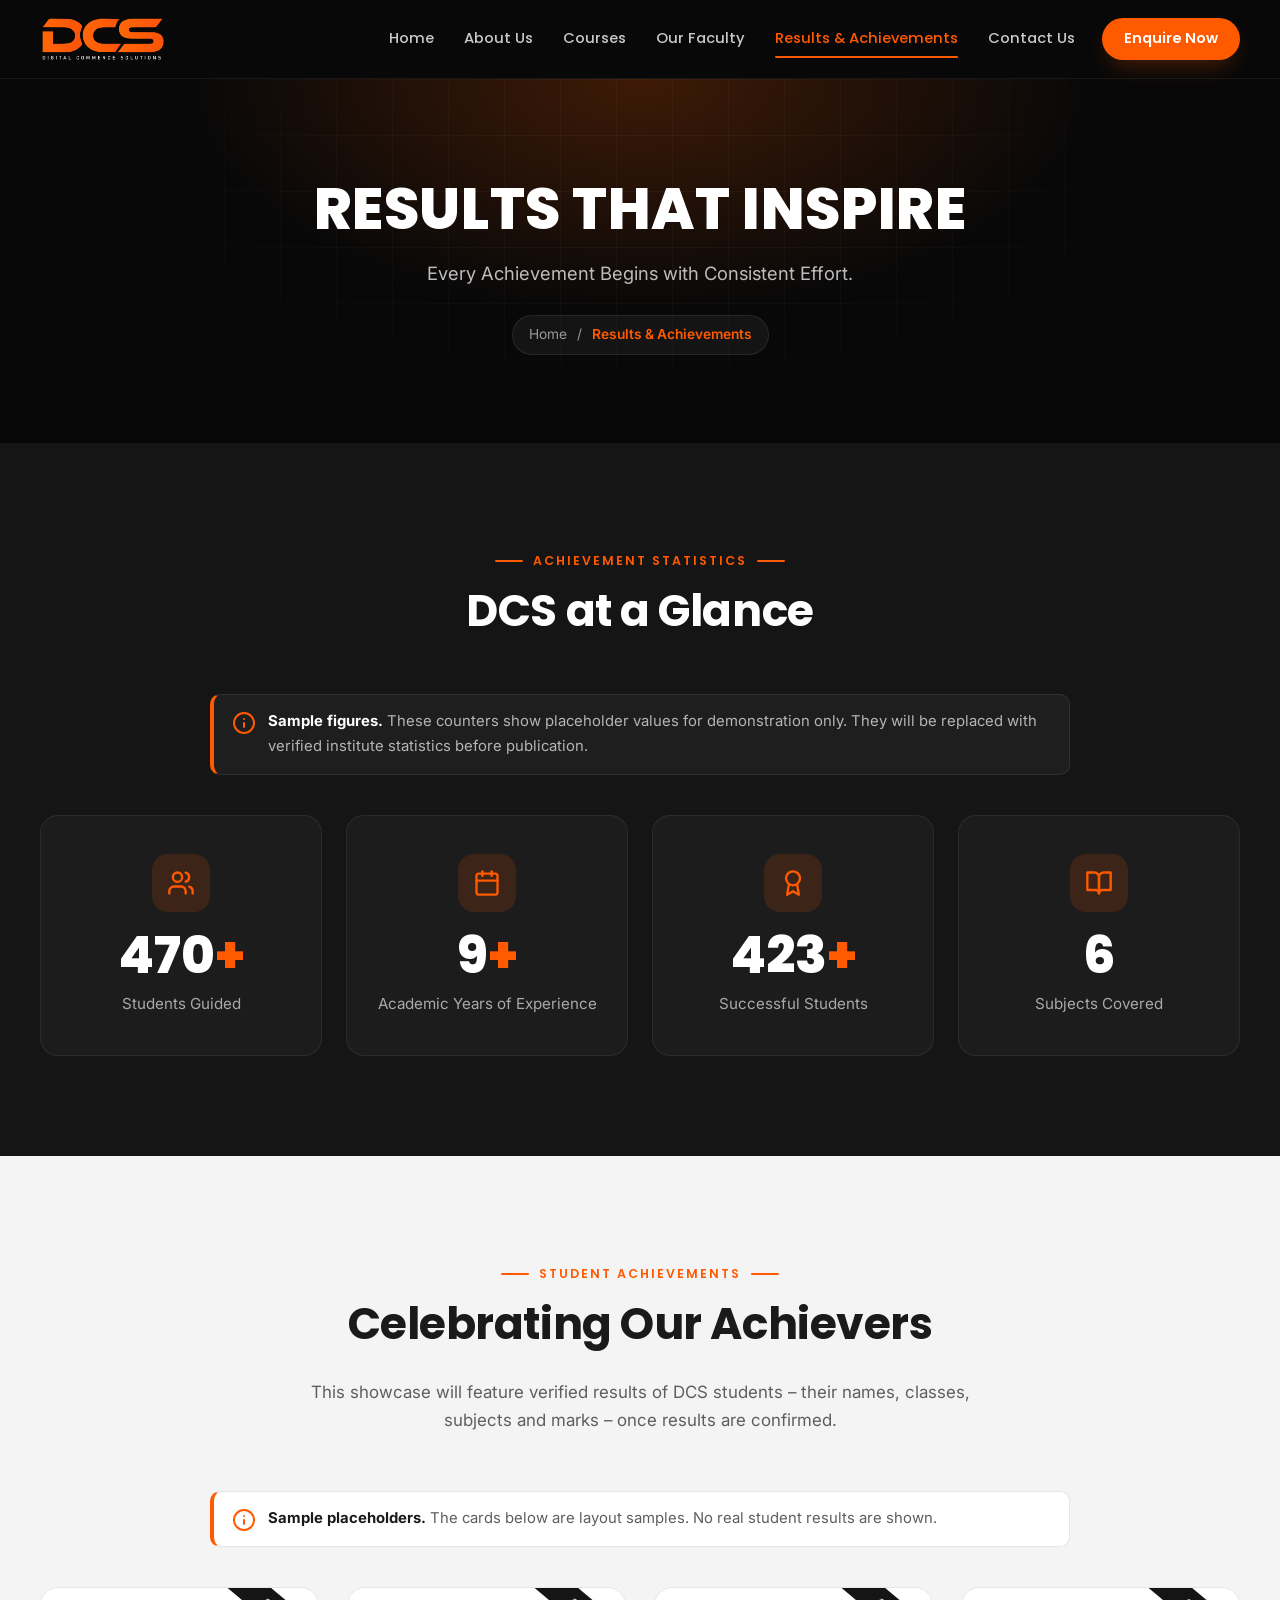
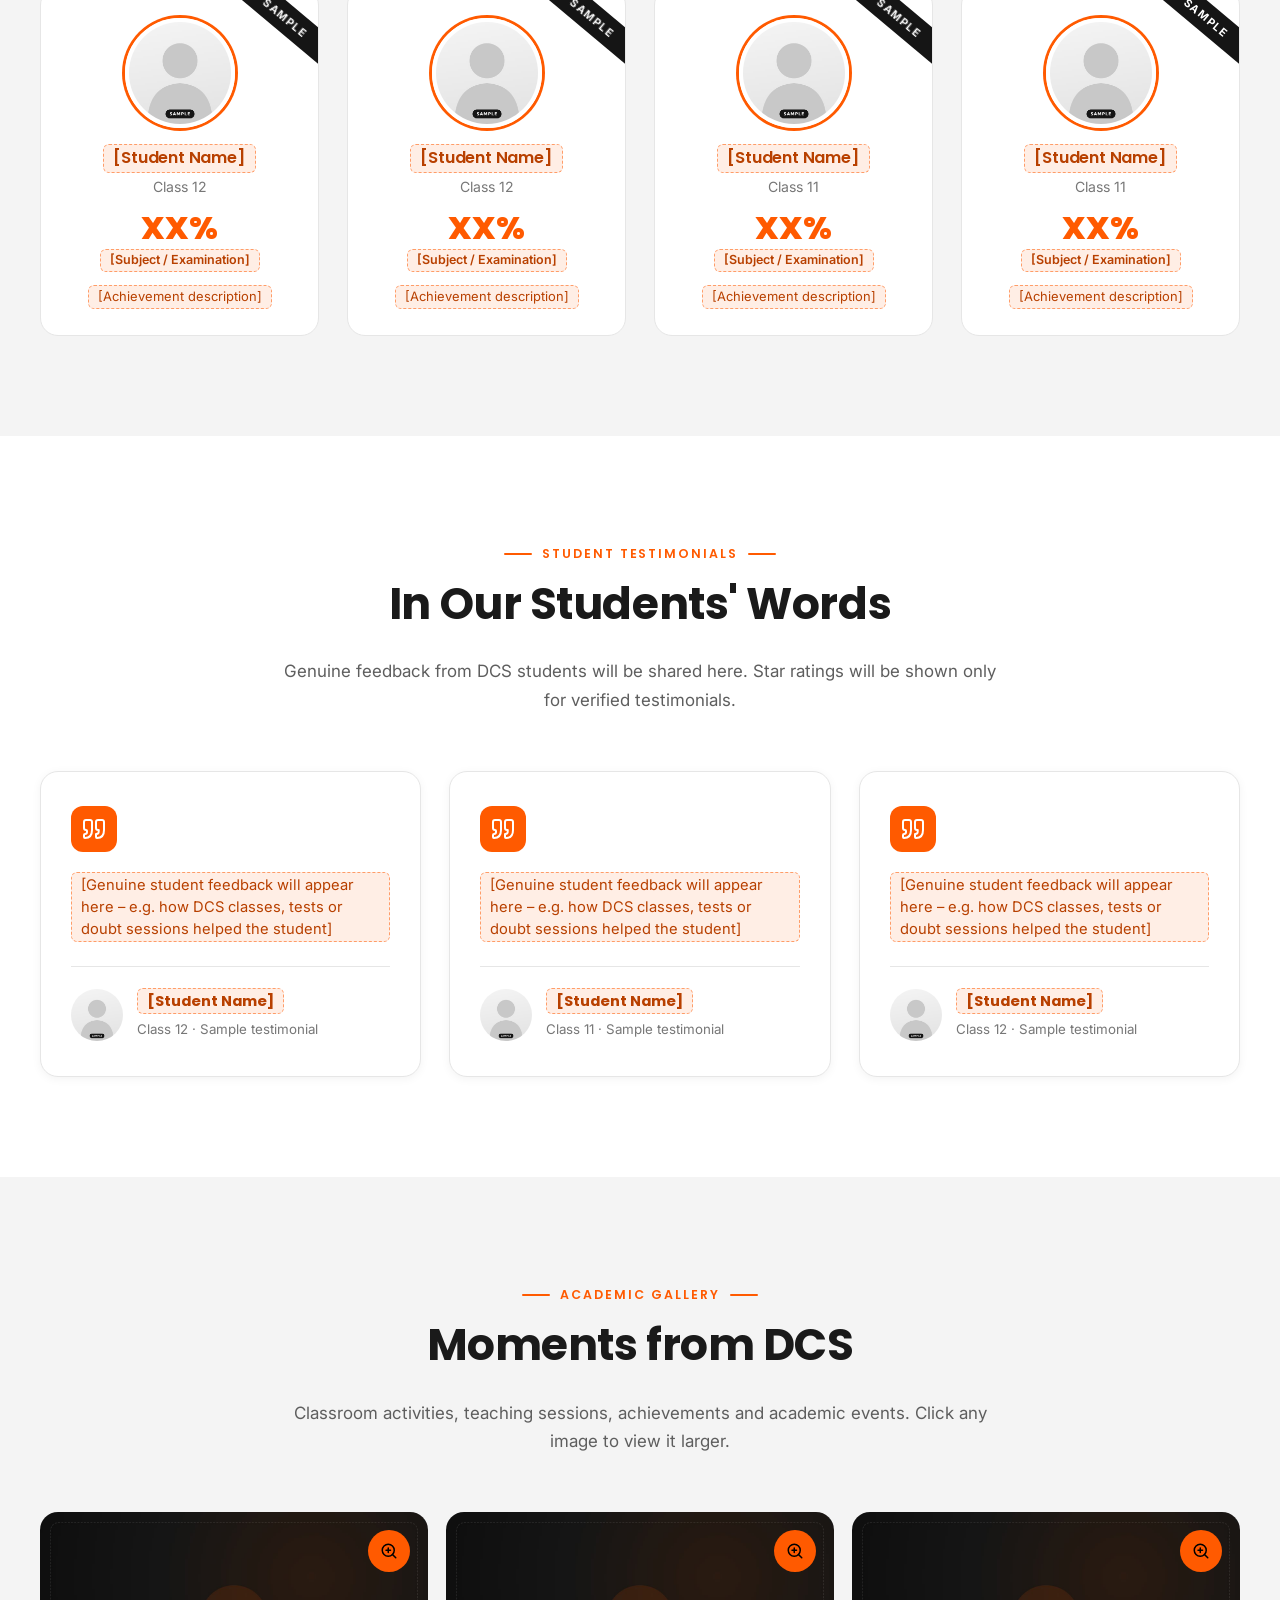
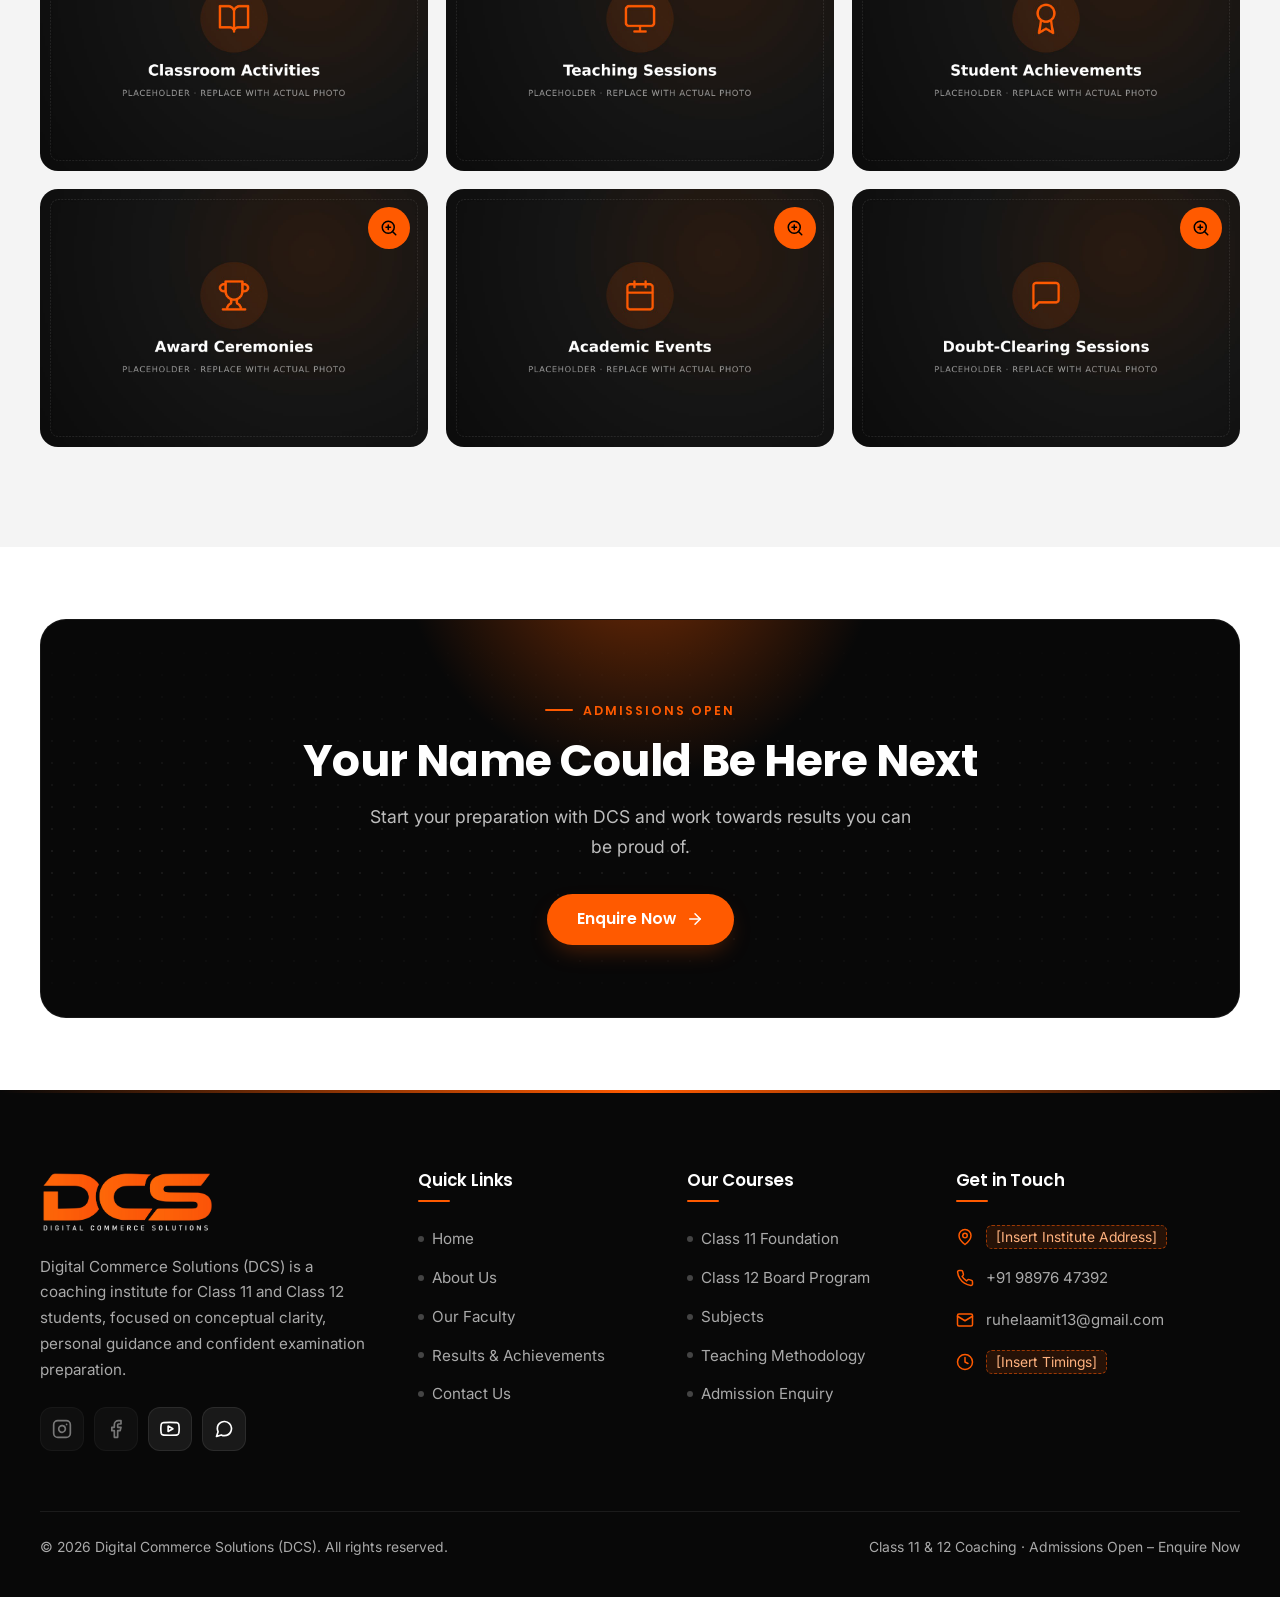
==== achievements.html @ 7600b848 "Initial Commit" ====
<!DOCTYPE html>
<html lang="en">
<head>
  <meta charset="UTF-8">
  <meta name="viewport" content="width=device-width, initial-scale=1.0">
  <title>Results &amp; Achievements | DCS – Digital Commerce Solutions</title>
  <meta name="description" content="Student achievements, testimonials and academic gallery from DCS – Digital Commerce Solutions, coaching for Class 11 and Class 12.">
  <meta name="theme-color" content="#080808">
  <meta property="og:title" content="Results &amp; Achievements | DCS – Digital Commerce Solutions">
  <meta property="og:description" content="Student achievements, testimonials and academic gallery from DCS – Digital Commerce Solutions, coaching for Class 11 and Class 12.">
  <meta property="og:image" content="images/dcs-logo.png">
  <link rel="icon" type="image/png" href="images/favicon.png">
  <link rel="preconnect" href="https://fonts.googleapis.com">
  <link rel="preconnect" href="https://fonts.gstatic.com" crossorigin>
  <link href="https://fonts.googleapis.com/css2?family=Inter:wght@400;500;600&amp;family=Poppins:wght@500;600;700;800&amp;display=swap" rel="stylesheet">
  <link rel="stylesheet" href="css/style.css">
</head>
<body>
  <a class="skip-link" href="#main">Skip to content</a>

  <!-- ===================== HEADER / NAVIGATION ===================== -->
  <header class="site-header">
    <nav class="nav container" aria-label="Main navigation">
      <a href="index.html" class="nav__logo" aria-label="DCS – Digital Commerce Solutions, home">
        <img src="images/dcs-logo-wide.png" alt="DCS – Digital Commerce Solutions logo" width="987" height="360">
      </a>
      <ul class="nav__menu" id="nav-menu">
          <li><a class="nav__link" href="index.html">Home</a></li>
          <li><a class="nav__link" href="about.html">About Us</a></li>
          <li><a class="nav__link" href="courses.html">Courses</a></li>
          <li><a class="nav__link" href="faculty.html">Our Faculty</a></li>
          <li><a class="nav__link" href="achievements.html">Results &amp; Achievements</a></li>
          <li><a class="nav__link" href="contact.html">Contact Us</a></li>
        <li class="nav__cta"><a class="btn btn--primary btn--sm" href="contact.html#enquiry">Enquire Now</a></li>
      </ul>
      <button class="nav__toggle" type="button" aria-label="Open menu" aria-controls="nav-menu" aria-expanded="false">
        <svg class="icon icon-open" viewBox="0 0 24 24" fill="none" stroke="currentColor" stroke-width="2" stroke-linecap="round" stroke-linejoin="round" aria-hidden="true"><line x1="3" y1="6" x2="21" y2="6"/><line x1="3" y1="12" x2="21" y2="12"/><line x1="3" y1="18" x2="21" y2="18"/></svg><svg class="icon icon-close" viewBox="0 0 24 24" fill="none" stroke="currentColor" stroke-width="2" stroke-linecap="round" stroke-linejoin="round" aria-hidden="true"><line x1="18" y1="6" x2="6" y2="18"/><line x1="6" y1="6" x2="18" y2="18"/></svg>
      </button>
    </nav>
  </header>

  <main id="main">

    <section class="page-banner">
      <div class="container">
        <h1 class="reveal">RESULTS THAT INSPIRE</h1>
        <p class="reveal" data-delay="1">Every Achievement Begins with Consistent Effort.</p>
        <nav class="breadcrumb reveal" data-delay="2" aria-label="Breadcrumb"><a href="index.html">Home</a><span aria-hidden="true">/</span><span aria-current="page">Results &amp; Achievements</span></nav>
      </div>
    </section>

    <!-- Stats -->
    <section class="section section--dark">
      <div class="container">
        <div class="section-head reveal"><span class="eyebrow">Achievement Statistics</span><h2>DCS at a Glance</h2></div>
        <div class="notice reveal"><svg class="icon" viewBox="0 0 24 24" fill="none" stroke="currentColor" stroke-width="2" stroke-linecap="round" stroke-linejoin="round" aria-hidden="true"><circle cx="12" cy="12" r="10"/><line x1="12" y1="16" x2="12" y2="12"/><line x1="12" y1="8" x2="12.01" y2="8"/></svg><span><strong>Sample figures.</strong> These counters show placeholder values for demonstration only. They will be replaced with verified institute statistics before publication.</span></div>
        <div class="stats">
<div class="stat reveal" data-delay="0"><div class="icon-box"><svg class="icon" viewBox="0 0 24 24" fill="none" stroke="currentColor" stroke-width="2" stroke-linecap="round" stroke-linejoin="round" aria-hidden="true"><path d="M16 21v-2a4 4 0 0 0-4-4H6a4 4 0 0 0-4 4v2"/><circle cx="9" cy="7" r="4"/><path d="M22 21v-2a4 4 0 0 0-3-3.87"/><path d="M16 3.13a4 4 0 0 1 0 7.75"/></svg></div><div class="stat__value" data-counter data-target="500"><span class="num">0</span><span class="suffix">+</span></div><div class="stat__label">Students Guided</div></div>
<div class="stat reveal" data-delay="1"><div class="icon-box"><svg class="icon" viewBox="0 0 24 24" fill="none" stroke="currentColor" stroke-width="2" stroke-linecap="round" stroke-linejoin="round" aria-hidden="true"><rect x="3" y="4" width="18" height="18" rx="2"/><line x1="16" y1="2" x2="16" y2="6"/><line x1="8" y1="2" x2="8" y2="6"/><line x1="3" y1="10" x2="21" y2="10"/></svg></div><div class="stat__value" data-counter data-target="10"><span class="num">0</span><span class="suffix">+</span></div><div class="stat__label">Academic Years of Experience</div></div>
<div class="stat reveal" data-delay="2"><div class="icon-box"><svg class="icon" viewBox="0 0 24 24" fill="none" stroke="currentColor" stroke-width="2" stroke-linecap="round" stroke-linejoin="round" aria-hidden="true"><circle cx="12" cy="8" r="6"/><path d="M15.48 12.89 17 22l-5-3-5 3 1.52-9.11"/></svg></div><div class="stat__value" data-counter data-target="450"><span class="num">0</span><span class="suffix">+</span></div><div class="stat__label">Successful Students</div></div>
<div class="stat reveal" data-delay="3"><div class="icon-box"><svg class="icon" viewBox="0 0 24 24" fill="none" stroke="currentColor" stroke-width="2" stroke-linecap="round" stroke-linejoin="round" aria-hidden="true"><path d="M2 3h6a4 4 0 0 1 4 4v14a3 3 0 0 0-3-3H2z"/><path d="M22 3h-6a4 4 0 0 0-4 4v14a3 3 0 0 1 3-3h7z"/></svg></div><div class="stat__value" data-counter data-target="6"><span class="num">0</span><span class="suffix"></span></div><div class="stat__label">Subjects Covered</div></div>
        </div>
      </div>
    </section>

    <!-- Student achievements -->
    <section class="section section--light">
      <div class="container">
        <div class="section-head reveal"><span class="eyebrow">Student Achievements</span><h2>Celebrating Our Achievers</h2><p>This showcase will feature verified results of DCS students – their names, classes, subjects and marks – once results are confirmed.</p></div>
        <div class="notice reveal"><svg class="icon" viewBox="0 0 24 24" fill="none" stroke="currentColor" stroke-width="2" stroke-linecap="round" stroke-linejoin="round" aria-hidden="true"><circle cx="12" cy="12" r="10"/><line x1="12" y1="16" x2="12" y2="12"/><line x1="12" y1="8" x2="12.01" y2="8"/></svg><span><strong>Sample placeholders.</strong> The cards below are layout samples. No real student results are shown.</span></div>
        <div class="grid grid-4">
          <article class="result-card reveal" data-delay="0">
            <span class="sample-ribbon">Sample</span>
            <img src="images/students/student-placeholder.jpg" alt="Student photograph placeholder" width="400" height="400" loading="lazy">
            <h3><em class="ph">[Student Name]</em></h3>
            <div class="cls">Class 12</div>
            <div class="score">XX%</div>
            <div class="exam"><em class="ph">[Subject / Examination]</em></div>
            <p><em class="ph">[Achievement description]</em></p>
          </article><article class="result-card reveal" data-delay="1">
            <span class="sample-ribbon">Sample</span>
            <img src="images/students/student-placeholder.jpg" alt="Student photograph placeholder" width="400" height="400" loading="lazy">
            <h3><em class="ph">[Student Name]</em></h3>
            <div class="cls">Class 12</div>
            <div class="score">XX%</div>
            <div class="exam"><em class="ph">[Subject / Examination]</em></div>
            <p><em class="ph">[Achievement description]</em></p>
          </article><article class="result-card reveal" data-delay="2">
            <span class="sample-ribbon">Sample</span>
            <img src="images/students/student-placeholder.jpg" alt="Student photograph placeholder" width="400" height="400" loading="lazy">
            <h3><em class="ph">[Student Name]</em></h3>
            <div class="cls">Class 11</div>
            <div class="score">XX%</div>
            <div class="exam"><em class="ph">[Subject / Examination]</em></div>
            <p><em class="ph">[Achievement description]</em></p>
          </article><article class="result-card reveal" data-delay="3">
            <span class="sample-ribbon">Sample</span>
            <img src="images/students/student-placeholder.jpg" alt="Student photograph placeholder" width="400" height="400" loading="lazy">
            <h3><em class="ph">[Student Name]</em></h3>
            <div class="cls">Class 11</div>
            <div class="score">XX%</div>
            <div class="exam"><em class="ph">[Subject / Examination]</em></div>
            <p><em class="ph">[Achievement description]</em></p>
          </article>
        </div>
      </div>
    </section>

    <!-- Testimonials -->
    <section class="section">
      <div class="container">
        <div class="section-head reveal"><span class="eyebrow">Student Testimonials</span><h2>In Our Students' Words</h2><p>Genuine feedback from DCS students will be shared here. Star ratings will be shown only for verified testimonials.</p></div>
        <div class="grid grid-3">
          <article class="card testimonial reveal" data-delay="0">
            <span class="quote-mark"><svg class="icon" viewBox="0 0 24 24" fill="none" stroke="currentColor" stroke-width="2" stroke-linecap="round" stroke-linejoin="round" aria-hidden="true"><path d="M3 21c3 0 7-1 7-8V5c0-1.25-.756-2.017-2-2H4c-1.25 0-2 .75-2 1.972V11c0 1.25.75 2 2 2 1 0 1 0 1 1v1c0 1-1 2-2 2s-1 .008-1 1.031V20c0 1 0 1 1 1z"/><path d="M15 21c3 0 7-1 7-8V5c0-1.25-.757-2.017-2-2h-4c-1.25 0-2 .75-2 1.972V11c0 1.25.75 2 2 2h.75c0 2.25.25 4-2.75 4v3c0 1 0 1 1 1z"/></svg></span>
            <blockquote><em class="ph">[Genuine student feedback will appear here – e.g. how DCS classes, tests or doubt sessions helped the student]</em></blockquote>
            <div class="who">
              <img src="images/students/student-placeholder.jpg" alt="Student photograph placeholder" width="400" height="400" loading="lazy">
              <div><strong><em class="ph">[Student Name]</em></strong><small>Class 12 · Sample testimonial</small></div>
            </div>
          </article><article class="card testimonial reveal" data-delay="1">
            <span class="quote-mark"><svg class="icon" viewBox="0 0 24 24" fill="none" stroke="currentColor" stroke-width="2" stroke-linecap="round" stroke-linejoin="round" aria-hidden="true"><path d="M3 21c3 0 7-1 7-8V5c0-1.25-.756-2.017-2-2H4c-1.25 0-2 .75-2 1.972V11c0 1.25.75 2 2 2 1 0 1 0 1 1v1c0 1-1 2-2 2s-1 .008-1 1.031V20c0 1 0 1 1 1z"/><path d="M15 21c3 0 7-1 7-8V5c0-1.25-.757-2.017-2-2h-4c-1.25 0-2 .75-2 1.972V11c0 1.25.75 2 2 2h.75c0 2.25.25 4-2.75 4v3c0 1 0 1 1 1z"/></svg></span>
            <blockquote><em class="ph">[Genuine student feedback will appear here – e.g. how DCS classes, tests or doubt sessions helped the student]</em></blockquote>
            <div class="who">
              <img src="images/students/student-placeholder.jpg" alt="Student photograph placeholder" width="400" height="400" loading="lazy">
              <div><strong><em class="ph">[Student Name]</em></strong><small>Class 11 · Sample testimonial</small></div>
            </div>
          </article><article class="card testimonial reveal" data-delay="2">
            <span class="quote-mark"><svg class="icon" viewBox="0 0 24 24" fill="none" stroke="currentColor" stroke-width="2" stroke-linecap="round" stroke-linejoin="round" aria-hidden="true"><path d="M3 21c3 0 7-1 7-8V5c0-1.25-.756-2.017-2-2H4c-1.25 0-2 .75-2 1.972V11c0 1.25.75 2 2 2 1 0 1 0 1 1v1c0 1-1 2-2 2s-1 .008-1 1.031V20c0 1 0 1 1 1z"/><path d="M15 21c3 0 7-1 7-8V5c0-1.25-.757-2.017-2-2h-4c-1.25 0-2 .75-2 1.972V11c0 1.25.75 2 2 2h.75c0 2.25.25 4-2.75 4v3c0 1 0 1 1 1z"/></svg></span>
            <blockquote><em class="ph">[Genuine student feedback will appear here – e.g. how DCS classes, tests or doubt sessions helped the student]</em></blockquote>
            <div class="who">
              <img src="images/students/student-placeholder.jpg" alt="Student photograph placeholder" width="400" height="400" loading="lazy">
              <div><strong><em class="ph">[Student Name]</em></strong><small>Class 12 · Sample testimonial</small></div>
            </div>
          </article>
        </div>
      </div>
    </section>

    <!-- Gallery -->
    <section class="section section--light" id="gallery">
      <div class="container">
        <div class="section-head reveal"><span class="eyebrow">Academic Gallery</span><h2>Moments from DCS</h2><p>Classroom activities, teaching sessions, achievements and academic events. Click any image to view it larger.</p></div>
        <div class="gallery">
<button class="gallery__item reveal" data-delay="0" type="button" data-title="Classroom Activities" data-caption="Interactive learning in class (placeholder image)" data-full="images/gallery/classroom-activities.jpg" aria-label="Open image: Classroom Activities">
            <img src="images/gallery/classroom-activities.jpg" alt="Classroom Activities – placeholder image" width="1200" height="800" loading="lazy">
            <span class="gallery__overlay"><strong>Classroom Activities</strong><small>Interactive learning in class</small></span>
            <span class="gallery__zoom"><svg class="icon icon-sm" viewBox="0 0 24 24" fill="none" stroke="currentColor" stroke-width="2" stroke-linecap="round" stroke-linejoin="round" aria-hidden="true"><circle cx="11" cy="11" r="8"/><line x1="21" y1="21" x2="16.65" y2="16.65"/><line x1="11" y1="8" x2="11" y2="14"/><line x1="8" y1="11" x2="14" y2="11"/></svg></span>
          </button>
<button class="gallery__item reveal" data-delay="1" type="button" data-title="Teaching Sessions" data-caption="Concept explanation sessions (placeholder image)" data-full="images/gallery/teaching-sessions.jpg" aria-label="Open image: Teaching Sessions">
            <img src="images/gallery/teaching-sessions.jpg" alt="Teaching Sessions – placeholder image" width="1200" height="800" loading="lazy">
            <span class="gallery__overlay"><strong>Teaching Sessions</strong><small>Concept explanation sessions</small></span>
            <span class="gallery__zoom"><svg class="icon icon-sm" viewBox="0 0 24 24" fill="none" stroke="currentColor" stroke-width="2" stroke-linecap="round" stroke-linejoin="round" aria-hidden="true"><circle cx="11" cy="11" r="8"/><line x1="21" y1="21" x2="16.65" y2="16.65"/><line x1="11" y1="8" x2="11" y2="14"/><line x1="8" y1="11" x2="14" y2="11"/></svg></span>
          </button>
<button class="gallery__item reveal" data-delay="2" type="button" data-title="Student Achievements" data-caption="Celebrating student success (placeholder image)" data-full="images/gallery/student-achievements.jpg" aria-label="Open image: Student Achievements">
            <img src="images/gallery/student-achievements.jpg" alt="Student Achievements – placeholder image" width="1200" height="800" loading="lazy">
            <span class="gallery__overlay"><strong>Student Achievements</strong><small>Celebrating student success</small></span>
            <span class="gallery__zoom"><svg class="icon icon-sm" viewBox="0 0 24 24" fill="none" stroke="currentColor" stroke-width="2" stroke-linecap="round" stroke-linejoin="round" aria-hidden="true"><circle cx="11" cy="11" r="8"/><line x1="21" y1="21" x2="16.65" y2="16.65"/><line x1="11" y1="8" x2="11" y2="14"/><line x1="8" y1="11" x2="14" y2="11"/></svg></span>
          </button>
<button class="gallery__item reveal" data-delay="0" type="button" data-title="Award Ceremonies" data-caption="Recognising top performers (placeholder image)" data-full="images/gallery/award-ceremony.jpg" aria-label="Open image: Award Ceremonies">
            <img src="images/gallery/award-ceremony.jpg" alt="Award Ceremonies – placeholder image" width="1200" height="800" loading="lazy">
            <span class="gallery__overlay"><strong>Award Ceremonies</strong><small>Recognising top performers</small></span>
            <span class="gallery__zoom"><svg class="icon icon-sm" viewBox="0 0 24 24" fill="none" stroke="currentColor" stroke-width="2" stroke-linecap="round" stroke-linejoin="round" aria-hidden="true"><circle cx="11" cy="11" r="8"/><line x1="21" y1="21" x2="16.65" y2="16.65"/><line x1="11" y1="8" x2="11" y2="14"/><line x1="8" y1="11" x2="14" y2="11"/></svg></span>
          </button>
<button class="gallery__item reveal" data-delay="1" type="button" data-title="Academic Events" data-caption="Seminars and special sessions (placeholder image)" data-full="images/gallery/academic-events.jpg" aria-label="Open image: Academic Events">
            <img src="images/gallery/academic-events.jpg" alt="Academic Events – placeholder image" width="1200" height="800" loading="lazy">
            <span class="gallery__overlay"><strong>Academic Events</strong><small>Seminars and special sessions</small></span>
            <span class="gallery__zoom"><svg class="icon icon-sm" viewBox="0 0 24 24" fill="none" stroke="currentColor" stroke-width="2" stroke-linecap="round" stroke-linejoin="round" aria-hidden="true"><circle cx="11" cy="11" r="8"/><line x1="21" y1="21" x2="16.65" y2="16.65"/><line x1="11" y1="8" x2="11" y2="14"/><line x1="8" y1="11" x2="14" y2="11"/></svg></span>
          </button>
<button class="gallery__item reveal" data-delay="2" type="button" data-title="Doubt-Clearing Sessions" data-caption="One-to-one academic support (placeholder image)" data-full="images/gallery/doubt-clearing.jpg" aria-label="Open image: Doubt-Clearing Sessions">
            <img src="images/gallery/doubt-clearing.jpg" alt="Doubt-Clearing Sessions – placeholder image" width="1200" height="800" loading="lazy">
            <span class="gallery__overlay"><strong>Doubt-Clearing Sessions</strong><small>One-to-one academic support</small></span>
            <span class="gallery__zoom"><svg class="icon icon-sm" viewBox="0 0 24 24" fill="none" stroke="currentColor" stroke-width="2" stroke-linecap="round" stroke-linejoin="round" aria-hidden="true"><circle cx="11" cy="11" r="8"/><line x1="21" y1="21" x2="16.65" y2="16.65"/><line x1="11" y1="8" x2="11" y2="14"/><line x1="8" y1="11" x2="14" y2="11"/></svg></span>
          </button>
        </div>
      </div>
    </section>

    <section class="section section--tight">
      <div class="container">
        <div class="cta-band reveal">
          <span class="eyebrow">Admissions Open</span>
          <h2>Your Name Could Be Here Next</h2>
          <p>Start your preparation with DCS and work towards results you can be proud of.</p>
          <div class="btn-row"><a class="btn btn--primary" href="contact.html#enquiry">Enquire Now <svg class="icon" viewBox="0 0 24 24" fill="none" stroke="currentColor" stroke-width="2" stroke-linecap="round" stroke-linejoin="round" aria-hidden="true"><line x1="5" y1="12" x2="19" y2="12"/><polyline points="12 5 19 12 12 19"/></svg></a></div>
        </div>
      </div>
    </section>

  </main>

  <!-- ===================== FOOTER ===================== -->
  <footer class="site-footer">
    <div class="container">
      <div class="footer-grid">
        <div class="footer-brand">
          <img src="images/dcs-logo-wide.png" alt="DCS – Digital Commerce Solutions logo" width="987" height="360">
          <p>Digital Commerce Solutions (DCS) is a coaching institute for Class 11 and Class 12 students, focused on conceptual clarity, personal guidance and confident examination preparation.</p>
          <div class="social"><a href="#" class="is-placeholder" aria-label="Instagram (link coming soon)" title="Instagram – profile link to be added"><svg class="icon" viewBox="0 0 24 24" fill="none" stroke="currentColor" stroke-width="2" stroke-linecap="round" stroke-linejoin="round" aria-hidden="true"><rect x="2" y="2" width="20" height="20" rx="5"/><path d="M16 11.37A4 4 0 1 1 12.63 8 4 4 0 0 1 16 11.37z"/><line x1="17.5" y1="6.5" x2="17.51" y2="6.5"/></svg></a><a href="#" class="is-placeholder" aria-label="Facebook (link coming soon)" title="Facebook – profile link to be added"><svg class="icon" viewBox="0 0 24 24" fill="none" stroke="currentColor" stroke-width="2" stroke-linecap="round" stroke-linejoin="round" aria-hidden="true"><path d="M18 2h-3a5 5 0 0 0-5 5v3H7v4h3v8h4v-8h3l1-4h-4V7a1 1 0 0 1 1-1h3z"/></svg></a><a href="https://www.youtube.com/@amitruheladigitalcommerces2099" target="_blank" rel="noopener" aria-label="DCS on YouTube" title="YouTube"><svg class="icon" viewBox="0 0 24 24" fill="none" stroke="currentColor" stroke-width="2" stroke-linecap="round" stroke-linejoin="round" aria-hidden="true"><path d="M22.54 6.42a2.78 2.78 0 0 0-1.94-2C18.88 4 12 4 12 4s-6.88 0-8.6.46a2.78 2.78 0 0 0-1.94 2A29 29 0 0 0 1 11.75a29 29 0 0 0 .46 5.33A2.78 2.78 0 0 0 3.4 19c1.72.46 8.6.46 8.6.46s6.88 0 8.6-.46a2.78 2.78 0 0 0 1.94-2 29 29 0 0 0 .46-5.25 29 29 0 0 0-.46-5.33z"/><polygon points="9.75 15.02 15.5 11.75 9.75 8.48 9.75 15.02"/></svg></a><a href="https://wa.me/919897647392" target="_blank" rel="noopener" aria-label="DCS on WhatsApp" title="WhatsApp"><svg class="icon" viewBox="0 0 24 24" fill="none" stroke="currentColor" stroke-width="2" stroke-linecap="round" stroke-linejoin="round" aria-hidden="true"><path d="M21 11.5a8.38 8.38 0 0 1-.9 3.8 8.5 8.5 0 0 1-7.6 4.7 8.38 8.38 0 0 1-3.8-.9L3 21l1.9-5.7a8.38 8.38 0 0 1-.9-3.8 8.5 8.5 0 0 1 4.7-7.6 8.38 8.38 0 0 1 3.8-.9h.5a8.48 8.48 0 0 1 8 8v.5z"/></svg></a></div>
        </div>
        <div>
          <h4>Quick Links</h4>
          <ul class="footer-links">
            <li><a href="index.html">Home</a></li>
            <li><a href="about.html">About Us</a></li>
            <li><a href="faculty.html">Our Faculty</a></li>
            <li><a href="achievements.html">Results &amp; Achievements</a></li>
            <li><a href="contact.html">Contact Us</a></li>
          </ul>
        </div>
        <div>
          <h4>Our Courses</h4>
          <ul class="footer-links">
            <li><a href="courses.html#class-11">Class 11 Foundation</a></li>
            <li><a href="courses.html#class-12">Class 12 Board Program</a></li>
            <li><a href="courses.html#subjects">Subjects</a></li>
            <li><a href="courses.html#methodology">Teaching Methodology</a></li>
            <li><a href="contact.html#enquiry">Admission Enquiry</a></li>
          </ul>
        </div>
        <div>
          <h4>Get in Touch</h4>
          <ul class="footer-contact">
            <li><svg class="icon" viewBox="0 0 24 24" fill="none" stroke="currentColor" stroke-width="2" stroke-linecap="round" stroke-linejoin="round" aria-hidden="true"><path d="M20 10c0 6-8 12-8 12s-8-6-8-12a8 8 0 0 1 16 0Z"/><circle cx="12" cy="10" r="3"/></svg><span><em class="ph">[Insert Institute Address]</em></span></li>
            <li><svg class="icon" viewBox="0 0 24 24" fill="none" stroke="currentColor" stroke-width="2" stroke-linecap="round" stroke-linejoin="round" aria-hidden="true"><path d="M22 16.92v3a2 2 0 0 1-2.18 2 19.79 19.79 0 0 1-8.63-3.07 19.5 19.5 0 0 1-6-6 19.79 19.79 0 0 1-3.07-8.67A2 2 0 0 1 4.11 2h3a2 2 0 0 1 2 1.72c.127.96.361 1.903.7 2.81a2 2 0 0 1-.45 2.11L8.09 9.91a16 16 0 0 0 6 6l1.27-1.27a2 2 0 0 1 2.11-.45c.907.339 1.85.573 2.81.7A2 2 0 0 1 22 16.92z"/></svg><a href="tel:+919897647392">+91 98976 47392</a></li>
            <li><svg class="icon" viewBox="0 0 24 24" fill="none" stroke="currentColor" stroke-width="2" stroke-linecap="round" stroke-linejoin="round" aria-hidden="true"><rect x="2" y="4" width="20" height="16" rx="2"/><path d="m22 7-10 6L2 7"/></svg><a href="mailto:ruhelaamit13@gmail.com">ruhelaamit13@gmail.com</a></li>
            <li><svg class="icon" viewBox="0 0 24 24" fill="none" stroke="currentColor" stroke-width="2" stroke-linecap="round" stroke-linejoin="round" aria-hidden="true"><circle cx="12" cy="12" r="10"/><polyline points="12 6 12 12 16 14"/></svg><span><em class="ph">[Insert Timings]</em></span></li>
          </ul>
        </div>
      </div>
      <div class="footer-bottom">
        <p>&copy; <span data-year>2026</span> Digital Commerce Solutions (DCS). All rights reserved.</p>
        <p>Class 11 &amp; 12 Coaching · <a href="contact.html#enquiry">Admissions Open – Enquire Now</a></p>
      </div>
    </div>
  </footer>

  <button class="back-to-top" type="button" aria-label="Back to top"><svg class="icon" viewBox="0 0 24 24" fill="none" stroke="currentColor" stroke-width="2" stroke-linecap="round" stroke-linejoin="round" aria-hidden="true"><line x1="12" y1="19" x2="12" y2="5"/><polyline points="5 12 12 5 19 12"/></svg></button>

  <!-- Lightbox for the gallery -->
  <div class="lightbox" role="dialog" aria-modal="true" aria-label="Image viewer" aria-hidden="true">
    <span class="lightbox__count"></span>
    <button class="lightbox__btn lightbox__close" type="button" aria-label="Close"><svg class="icon" viewBox="0 0 24 24" fill="none" stroke="currentColor" stroke-width="2" stroke-linecap="round" stroke-linejoin="round" aria-hidden="true"><line x1="18" y1="6" x2="6" y2="18"/><line x1="6" y1="6" x2="18" y2="18"/></svg></button>
    <button class="lightbox__btn lightbox__prev" type="button" aria-label="Previous image"><svg class="icon" viewBox="0 0 24 24" fill="none" stroke="currentColor" stroke-width="2" stroke-linecap="round" stroke-linejoin="round" aria-hidden="true"><line x1="5" y1="12" x2="19" y2="12"/><polyline points="12 5 19 12 12 19"/></svg></button>
    <figure class="lightbox__figure">
      <img class="lightbox__img" src="images/gallery/classroom-activities.jpg" alt="">
      <figcaption class="lightbox__caption"></figcaption>
    </figure>
    <button class="lightbox__btn lightbox__next" type="button" aria-label="Next image"><svg class="icon" viewBox="0 0 24 24" fill="none" stroke="currentColor" stroke-width="2" stroke-linecap="round" stroke-linejoin="round" aria-hidden="true"><line x1="5" y1="12" x2="19" y2="12"/><polyline points="12 5 19 12 12 19"/></svg></button>
  </div>
  <script src="js/script.js"></script>
</body>
</html>
---- css/style.css ----
/* ==========================================================================
   DCS – Digital Commerce Solutions
   Main stylesheet (shared by all six pages)
   --------------------------------------------------------------------------
   1. Design tokens        8. Courses / subjects
   2. Base & typography    9. Process / methodology
   3. Utilities           10. Faculty
   4. Buttons             11. Results, testimonials, gallery
   5. Header & navigation 12. Contact, form, FAQ, map
   6. Hero & page banner  13. Footer, back-to-top, lightbox
   7. Sections & cards    14. Animations & responsive
   ========================================================================== */

/* 1. DESIGN TOKENS ------------------------------------------------------- */
:root {
  --orange: #FF5A00;
  --orange-light: #FF7A1A;
  --orange-soft: rgba(255, 90, 0, 0.10);
  --orange-glow: rgba(255, 90, 0, 0.35);
  --black: #080808;
  --black-2: #151515;
  --black-3: #1E1E1E;
  --white: #FFFFFF;
  --grey-light: #F4F4F4;
  --grey-line: #E6E6E6;
  --grey: #777777;
  --text: #1A1A1A;
  --text-muted: #5E5E5E;
  --error: #D93025;

  --font-head: "Poppins", "Segoe UI", system-ui, -apple-system, sans-serif;
  --font-body: "Inter", "Segoe UI", system-ui, -apple-system, sans-serif;

  --radius-sm: 10px;
  --radius: 18px;
  --radius-lg: 26px;
  --shadow-sm: 0 2px 10px rgba(0, 0, 0, 0.05);
  --shadow: 0 12px 34px rgba(0, 0, 0, 0.08);
  --shadow-lg: 0 24px 60px rgba(0, 0, 0, 0.14);
  --header-h: 78px;
  --container: 1200px;
  --ease: cubic-bezier(.2, .7, .2, 1);
}

/* 2. BASE & TYPOGRAPHY --------------------------------------------------- */
*, *::before, *::after { box-sizing: border-box; }
html { scroll-behavior: smooth; scroll-padding-top: calc(var(--header-h) + 16px); }
body {
  margin: 0;
  font-family: var(--font-body);
  font-size: 1rem;
  line-height: 1.7;
  color: var(--text);
  background: var(--white);
  -webkit-font-smoothing: antialiased;
  text-rendering: optimizeLegibility;
}
img { max-width: 100%; height: auto; display: block; }
a { color: inherit; text-decoration: none; }
ul { margin: 0; padding: 0; list-style: none; }
h1, h2, h3, h4 { font-family: var(--font-head); line-height: 1.2; margin: 0 0 .6em; color: inherit; letter-spacing: -0.01em; }
h1 { font-size: clamp(2.3rem, 5vw, 3.9rem); font-weight: 800; }
h2 { font-size: clamp(1.9rem, 3.6vw, 2.75rem); font-weight: 700; }
h3 { font-size: 1.25rem; font-weight: 600; }
h4 { font-size: 1.05rem; font-weight: 600; }
p { margin: 0 0 1em; }
.text-orange { color: var(--orange); }
::selection { background: var(--orange); color: var(--white); }
:focus-visible { outline: 3px solid var(--orange); outline-offset: 3px; border-radius: 4px; }

.skip-link {
  position: absolute; left: 16px; top: -60px; z-index: 2000;
  background: var(--orange); color: var(--white); padding: 10px 18px; border-radius: 8px; font-weight: 600;
}
.skip-link:focus { top: 12px; }

/* 3. UTILITIES ----------------------------------------------------------- */
.container { width: min(100% - 40px, var(--container)); margin-inline: auto; }
.section { padding: 100px 0; position: relative; }
.section--light { background: var(--grey-light); }
.section--dark { background: var(--black-2); color: var(--white); }
.section--black { background: var(--black); color: var(--white); }
.section--tight { padding: 72px 0; }

.section-head { max-width: 720px; margin: 0 auto 56px; text-align: center; }
.section-head--left { margin-left: 0; text-align: left; }
.section-head p { color: var(--text-muted); font-size: 1.06rem; }
.section--dark .section-head p,
.section--black .section-head p { color: #A9A9A9; }

.eyebrow {
  display: inline-flex; align-items: center; gap: 10px;
  font-family: var(--font-head); font-size: .78rem; font-weight: 600;
  letter-spacing: .16em; text-transform: uppercase; color: var(--orange);
  margin-bottom: 14px;
}
.eyebrow::before { content: ""; width: 28px; height: 2px; background: var(--orange); border-radius: 2px; }
.section-head:not(.section-head--left) .eyebrow::after { content: ""; width: 28px; height: 2px; background: var(--orange); border-radius: 2px; }

.grid { display: grid; gap: 28px; }
.grid-2 { grid-template-columns: repeat(2, 1fr); }
.grid-3 { grid-template-columns: repeat(3, 1fr); }
.grid-4 { grid-template-columns: repeat(4, 1fr); }
.grid-5 { grid-template-columns: repeat(5, 1fr); }

.icon { width: 24px; height: 24px; flex-shrink: 0; }
.icon-sm { width: 18px; height: 18px; }

/* Visible marker for information still to be supplied by the institute */
.ph {
  display: inline-block; font-style: normal;
  background: var(--orange-soft); color: #B84000;
  border: 1px dashed rgba(255, 90, 0, .55);
  padding: 1px 9px; border-radius: 6px; font-size: .92em; line-height: 1.5;
}
.section--dark .ph, .section--black .ph, .site-footer .ph, .page-banner .ph { color: #FFB27F; background: rgba(255, 90, 0, .12); }

.notice {
  display: flex; gap: 12px; align-items: flex-start;
  background: var(--white); border: 1px solid var(--grey-line); border-left: 4px solid var(--orange);
  padding: 14px 18px; border-radius: var(--radius-sm); font-size: .93rem; color: var(--text-muted);
  max-width: 860px; margin: 0 auto 40px;
}
.notice .icon { color: var(--orange); margin-top: 2px; }
.notice strong { color: var(--text); }
.section--dark .notice, .section--black .notice { background: rgba(255,255,255,.04); border-color: rgba(255,255,255,.08); border-left-color: var(--orange); color: #B5B5B5; }
.section--dark .notice strong, .section--black .notice strong { color: var(--white); }

.badge {
  display: inline-flex; align-items: center; gap: 6px;
  font-size: .72rem; font-weight: 700; letter-spacing: .08em; text-transform: uppercase;
  padding: 5px 11px; border-radius: 30px;
}
.badge--orange { background: var(--orange); color: var(--white); }
.badge--outline { border: 1px solid #C9C9C9; color: var(--grey); }
.badge--dark { background: var(--black-2); color: var(--white); }

/* 4. BUTTONS ------------------------------------------------------------- */
.btn {
  display: inline-flex; align-items: center; justify-content: center; gap: 10px;
  font-family: var(--font-head); font-weight: 600; font-size: .98rem;
  padding: 14px 28px; border-radius: 50px; border: 2px solid transparent;
  cursor: pointer; transition: transform .25s var(--ease), box-shadow .25s var(--ease), background .25s, color .25s, border-color .25s;
  white-space: nowrap; line-height: 1.2;
}
.btn .icon { width: 18px; height: 18px; transition: transform .25s var(--ease); }
.btn:hover .icon { transform: translateX(4px); }
.btn--primary { background: var(--orange); color: var(--white); box-shadow: 0 10px 24px -8px var(--orange-glow); }
.btn--primary:hover { background: var(--orange-light); transform: translateY(-2px); box-shadow: 0 16px 30px -8px var(--orange-glow); }
.btn--outline-light { border-color: rgba(255,255,255,.35); color: var(--white); }
.btn--outline-light:hover { border-color: var(--white); background: var(--white); color: var(--black); transform: translateY(-2px); }
.btn--outline { border-color: var(--black-2); color: var(--black-2); }
.btn--outline:hover { background: var(--black-2); color: var(--white); transform: translateY(-2px); }
.btn--dark { background: var(--black-2); color: var(--white); }
.btn--dark:hover { background: var(--black); transform: translateY(-2px); }
.btn--sm { padding: 10px 20px; font-size: .9rem; }
.btn--block { width: 100%; }

.link-arrow {
  display: inline-flex; align-items: center; gap: 8px; font-family: var(--font-head);
  font-weight: 600; color: var(--orange); font-size: .95rem;
}
.link-arrow .icon { width: 18px; height: 18px; transition: transform .25s var(--ease); }
.link-arrow:hover .icon { transform: translateX(5px); }

/* 5. HEADER & NAVIGATION ------------------------------------------------- */
.site-header {
  position: sticky; top: 0; z-index: 1000;
  background: var(--black);
  border-bottom: 1px solid rgba(255,255,255,.06);
  transition: box-shadow .3s, background .3s;
}
.site-header.is-scrolled { box-shadow: 0 10px 30px rgba(0,0,0,.35); }
.nav { height: var(--header-h); display: flex; align-items: center; justify-content: space-between; gap: 20px; }
.nav__logo { display: flex; align-items: center; flex-shrink: 0; }
.nav__logo img { height: 46px; width: auto; }
/* The logo artwork sits on pure black; 'lighten' lets that black merge with the dark header/footer without altering the logo file */
.nav__logo img, .footer-brand img, .hero__logo-card img { mix-blend-mode: lighten; }
.nav__menu { display: flex; align-items: center; gap: 4px; }
.nav__link {
  position: relative; display: block; padding: 10px 13px;
  font-family: var(--font-head); font-size: .92rem; font-weight: 500;
  color: rgba(255,255,255,.78); transition: color .2s; white-space: nowrap;
}
.nav__link::after {
  content: ""; position: absolute; left: 13px; right: 13px; bottom: 4px; height: 2px;
  background: var(--orange); border-radius: 2px; transform: scaleX(0); transform-origin: left;
  transition: transform .3s var(--ease);
}
.nav__link:hover { color: var(--white); }
.nav__link:hover::after { transform: scaleX(1); }
.nav__link.active { color: var(--orange); }
.nav__link.active::after { transform: scaleX(1); }
.nav__cta { margin-left: 10px; }
.nav__toggle {
  display: none; width: 46px; height: 46px; border-radius: 12px;
  background: rgba(255,255,255,.06); border: 1px solid rgba(255,255,255,.1);
  color: var(--white); cursor: pointer; align-items: center; justify-content: center;
}
.nav__toggle .icon-close { display: none; }
.nav-open .nav__toggle .icon-open { display: none; }
.nav-open .nav__toggle .icon-close { display: block; }

/* 6. HERO & PAGE BANNER -------------------------------------------------- */
.hero {
  position: relative; overflow: hidden; color: var(--white);
  background:
    radial-gradient(800px 500px at 85% 20%, rgba(255,90,0,.20), transparent 60%),
    radial-gradient(600px 400px at 0% 100%, rgba(255,90,0,.08), transparent 60%),
    var(--black);
  padding: 90px 0 110px;
}
.hero::before {
  content: ""; position: absolute; inset: 0; pointer-events: none;
  background-image: linear-gradient(rgba(255,255,255,.035) 1px, transparent 1px), linear-gradient(90deg, rgba(255,255,255,.035) 1px, transparent 1px);
  background-size: 56px 56px;
  mask-image: radial-gradient(ellipse at 50% 40%, #000 30%, transparent 75%);
  -webkit-mask-image: radial-gradient(ellipse at 50% 40%, #000 30%, transparent 75%);
}
.hero__grid { position: relative; display: grid; grid-template-columns: 1.05fr .95fr; gap: 60px; align-items: center; }
.hero__tag {
  display: inline-flex; align-items: center; gap: 10px;
  background: rgba(255,255,255,.06); border: 1px solid rgba(255,255,255,.1);
  padding: 8px 16px 8px 8px; border-radius: 40px; font-size: .86rem; color: #D5D5D5; margin-bottom: 26px;
}
.hero__tag span { background: var(--orange); color: var(--white); font-weight: 700; font-size: .72rem; letter-spacing: .08em; padding: 4px 10px; border-radius: 30px; }
.hero h1 { letter-spacing: -0.02em; margin-bottom: 22px; }
.hero h1 .text-orange { display: block; }
.hero__lead { font-size: 1.15rem; color: #BDBDBD; max-width: 560px; margin-bottom: 36px; }
.hero__actions { display: flex; flex-wrap: wrap; gap: 14px; margin-bottom: 44px; }
.hero__points { display: flex; flex-wrap: wrap; gap: 12px 26px; color: #CFCFCF; font-size: .93rem; }
.hero__points li { display: flex; align-items: center; gap: 8px; }
.hero__points .icon { width: 18px; height: 18px; color: var(--orange); }

.hero__visual { position: relative; }
.hero__img {
  border-radius: var(--radius-lg); overflow: hidden;
  border: 1px solid rgba(255,255,255,.08);
  box-shadow: 0 40px 80px -20px rgba(0,0,0,.7), 0 0 0 10px rgba(255,255,255,.02);
}
.hero__img img { width: 100%; aspect-ratio: 6 / 5; object-fit: cover; }
.hero__logo-card {
  position: absolute; left: -36px; bottom: -34px; width: 58%;
  background: var(--black); border: 1px solid rgba(255,255,255,.1); border-radius: var(--radius);
  padding: 18px 22px; box-shadow: 0 24px 50px rgba(0,0,0,.6);
}
.hero__logo-card img { width: 100%; }
.hero__float {
  position: absolute; top: 28px; right: -22px;
  display: flex; align-items: center; gap: 12px;
  background: var(--white); color: var(--black-2); border-radius: 16px; padding: 12px 18px 12px 12px;
  box-shadow: var(--shadow-lg); font-family: var(--font-head);
  animation: floaty 5s ease-in-out infinite;
}
.hero__float-icon { width: 44px; height: 44px; border-radius: 12px; background: var(--orange); color: var(--white); display: grid; place-items: center; }
.hero__float strong { display: block; font-size: .95rem; line-height: 1.2; }
.hero__float small { color: var(--grey); font-size: .78rem; font-family: var(--font-body); }

.page-banner {
  position: relative; overflow: hidden; color: var(--white); text-align: center;
  background:
    radial-gradient(700px 360px at 50% 0%, rgba(255,90,0,.22), transparent 65%),
    var(--black);
  padding: 96px 0 88px;
}
.page-banner::before {
  content: ""; position: absolute; inset: 0; pointer-events: none;
  background-image: linear-gradient(rgba(255,255,255,.035) 1px, transparent 1px), linear-gradient(90deg, rgba(255,255,255,.035) 1px, transparent 1px);
  background-size: 56px 56px;
  mask-image: radial-gradient(ellipse at 50% 30%, #000 20%, transparent 70%);
  -webkit-mask-image: radial-gradient(ellipse at 50% 30%, #000 20%, transparent 70%);
}
.page-banner .container { position: relative; }
.page-banner h1 { font-size: clamp(2.2rem, 5vw, 3.6rem); letter-spacing: .01em; margin-bottom: 14px; }
.page-banner p { font-size: 1.15rem; color: #BDBDBD; max-width: 640px; margin: 0 auto 26px; }
.breadcrumb { display: inline-flex; align-items: center; gap: 10px; font-size: .86rem; color: #9A9A9A; background: rgba(255,255,255,.05); border: 1px solid rgba(255,255,255,.08); padding: 7px 16px; border-radius: 30px; }
.breadcrumb a:hover { color: var(--orange); }
.breadcrumb span[aria-current] { color: var(--orange); font-weight: 600; }

/* 7. SECTIONS & CARDS ---------------------------------------------------- */
.card {
  background: var(--white); border-radius: var(--radius); padding: 32px 28px;
  box-shadow: var(--shadow-sm); border: 1px solid var(--grey-line);
  transition: transform .35s var(--ease), box-shadow .35s var(--ease), border-color .35s;
  position: relative;
}
.card:hover { transform: translateY(-6px); box-shadow: var(--shadow); border-color: transparent; }
.card p { color: var(--text-muted); margin-bottom: 0; font-size: .97rem; }
.card h3 { margin-bottom: 10px; }
.icon-box {
  width: 58px; height: 58px; border-radius: 16px; display: grid; place-items: center;
  background: var(--orange-soft); color: var(--orange); margin-bottom: 22px;
  transition: background .3s, color .3s, transform .3s var(--ease);
}
.icon-box .icon { width: 28px; height: 28px; }
.card:hover .icon-box { background: var(--orange); color: var(--white); transform: rotate(-6deg) scale(1.05); }

.feature-card { text-align: left; }
.feature-card::after {
  content: ""; position: absolute; left: 28px; right: 28px; bottom: 0; height: 3px; border-radius: 3px 3px 0 0;
  background: linear-gradient(90deg, var(--orange), var(--orange-light)); transform: scaleX(0); transform-origin: left;
  transition: transform .4s var(--ease);
}
.feature-card:hover::after { transform: scaleX(1); }

.card--dark { background: var(--black-3); border-color: rgba(255,255,255,.07); color: var(--white); }
.card--dark p { color: #A9A9A9; }
.card--dark:hover { border-color: rgba(255,90,0,.4); box-shadow: 0 20px 40px rgba(0,0,0,.35); }
.card--dark .icon-box { background: rgba(255,90,0,.14); }

/* Two-column split layout */
.split { display: grid; grid-template-columns: 1fr 1fr; gap: 70px; align-items: center; }
.split--reverse .split__media { order: 2; }
.split__media { position: relative; }
.split__media img { border-radius: var(--radius-lg); box-shadow: var(--shadow-lg); width: 100%; aspect-ratio: 6 / 5; object-fit: cover; }
.split__media::before {
  content: ""; position: absolute; inset: 24px -24px -24px 24px; border-radius: var(--radius-lg);
  border: 2px solid var(--orange); z-index: -1; opacity: .5;
}
.split__media .media-tag {
  position: absolute; right: -18px; bottom: 30px; background: var(--black); color: var(--white);
  border-radius: 16px; padding: 16px 20px; box-shadow: var(--shadow-lg); font-family: var(--font-head);
  display: flex; align-items: center; gap: 12px; max-width: 250px; font-size: .9rem; line-height: 1.35;
}
.split__media .media-tag .icon-box { margin: 0; width: 44px; height: 44px; border-radius: 12px; background: var(--orange); color: var(--white); flex-shrink: 0; }
.split__media .media-tag .icon-box .icon { width: 22px; height: 22px; }
.split__content p { color: var(--text-muted); }
.section--dark .split__content p { color: #B0B0B0; }

.check-list { display: grid; gap: 14px; margin: 24px 0 0; }
.check-list li { display: flex; gap: 14px; align-items: flex-start; }
.check-list .tick {
  width: 26px; height: 26px; border-radius: 50%; background: var(--orange); color: var(--white);
  display: grid; place-items: center; flex-shrink: 0; margin-top: 1px;
}
.check-list .tick .icon { width: 15px; height: 15px; stroke-width: 3; }
.check-list strong { display: block; font-family: var(--font-head); font-weight: 600; color: var(--text); }
.check-list span.desc { color: var(--text-muted); font-size: .95rem; }
.section--dark .check-list strong { color: var(--white); }
.section--dark .check-list span.desc { color: #A9A9A9; }

/* Vision & Mission */
.vm-card { border-radius: var(--radius-lg); padding: 44px 40px; position: relative; overflow: hidden; height: 100%; }
.vm-card--vision { background: var(--black); color: var(--white); }
.vm-card--vision::after {
  content: ""; position: absolute; width: 260px; height: 260px; right: -80px; top: -80px; border-radius: 50%;
  background: radial-gradient(circle, rgba(255,90,0,.45), transparent 70%);
}
.vm-card--vision blockquote { margin: 0; font-family: var(--font-head); font-size: 1.35rem; line-height: 1.55; font-weight: 500; position: relative; z-index: 1; }
.vm-card--mission { background: var(--white); border: 1px solid var(--grey-line); box-shadow: var(--shadow-sm); }
.vm-card .icon-box { position: relative; z-index: 1; }
.vm-card--vision .icon-box { background: var(--orange); color: var(--white); }

/* Value cards */
.value-card { text-align: center; padding: 34px 22px; }
.value-card .icon-box { margin-inline: auto; }
.value-card h3 { font-size: 1.12rem; }
.value-card p { font-size: .92rem; }

/* Compare (why DCS) */
.diff-list { display: grid; gap: 18px; margin-top: 26px; }
.diff-item { display: grid; grid-template-columns: 52px 1fr; gap: 16px; padding: 18px; border-radius: var(--radius); background: var(--white); border: 1px solid var(--grey-line); transition: border-color .3s, box-shadow .3s; }
.diff-item:hover { border-color: rgba(255,90,0,.4); box-shadow: var(--shadow-sm); }
.diff-item .num { width: 52px; height: 52px; border-radius: 14px; background: var(--black-2); color: var(--orange); font-family: var(--font-head); font-weight: 700; font-size: 1.1rem; display: grid; place-items: center; }
.diff-item h4 { margin-bottom: 4px; }
.diff-item p { margin: 0; color: var(--text-muted); font-size: .94rem; }

/* CTA band */
.cta-band {
  position: relative; overflow: hidden; background: var(--black); color: var(--white);
  border-radius: var(--radius-lg); padding: 72px 60px; text-align: center;
  border: 1px solid rgba(255,255,255,.06);
}
.cta-band::before {
  content: ""; position: absolute; width: 520px; height: 520px; border-radius: 50%; left: 50%; top: -340px; transform: translateX(-50%);
  background: radial-gradient(circle, rgba(255,90,0,.45), transparent 65%);
}
.cta-band::after {
  content: ""; position: absolute; inset: 0; pointer-events: none;
  background-image: radial-gradient(rgba(255,255,255,.07) 1px, transparent 1px); background-size: 22px 22px;
  mask-image: linear-gradient(transparent, #000 60%, transparent);
  -webkit-mask-image: linear-gradient(transparent, #000 60%, transparent);
}
.cta-band > * { position: relative; z-index: 1; }
.cta-band h2 { margin-bottom: 14px; }
.cta-band p { color: #BDBDBD; font-size: 1.1rem; max-width: 560px; margin: 0 auto 32px; }
.cta-band .btn-row { display: flex; gap: 14px; justify-content: center; flex-wrap: wrap; }

/* 8. COURSES / SUBJECTS -------------------------------------------------- */
.course-card {
  background: var(--white); border-radius: var(--radius-lg); overflow: hidden;
  border: 1px solid var(--grey-line); box-shadow: var(--shadow-sm);
  display: flex; flex-direction: column; transition: transform .35s var(--ease), box-shadow .35s var(--ease);
}
.course-card:hover { transform: translateY(-8px); box-shadow: var(--shadow-lg); }
.course-card__head {
  position: relative; background: var(--black-2); color: var(--white); padding: 34px 34px 30px; overflow: hidden;
}
.course-card__head::after {
  content: ""; position: absolute; right: -60px; top: -60px; width: 220px; height: 220px; border-radius: 50%;
  background: radial-gradient(circle, rgba(255,90,0,.35), transparent 70%);
}
.course-card__num {
  position: absolute; right: 26px; bottom: -18px; font-family: var(--font-head); font-weight: 800; font-size: 7rem; line-height: 1;
  color: transparent; -webkit-text-stroke: 2px rgba(255,90,0,.55); z-index: 0;
}
.course-card__head > *:not(.course-card__num) { position: relative; z-index: 1; }
.course-card__head h3 { font-size: 1.6rem; margin: 12px 0 6px; }
.course-card__head p { color: #A9A9A9; margin: 0; max-width: 80%; }
.course-card__body { padding: 30px 34px 34px; display: flex; flex-direction: column; flex: 1; }
.course-card__body .check-list { margin: 0 0 28px; flex: 1; }
.course-card__body .check-list li { font-weight: 500; }

/* Course detail (courses page) */
.program { display: grid; grid-template-columns: 360px 1fr; gap: 50px; align-items: start; }
.program__aside {
  position: sticky; top: calc(var(--header-h) + 30px);
  background: var(--black); color: var(--white); border-radius: var(--radius-lg); padding: 38px 32px; overflow: hidden;
}
.program__aside::after { content: ""; position: absolute; right: -70px; bottom: -70px; width: 240px; height: 240px; border-radius: 50%; background: radial-gradient(circle, rgba(255,90,0,.38), transparent 70%); }
.program__aside > * { position: relative; z-index: 1; }
.program__aside .big-num { font-family: var(--font-head); font-weight: 800; font-size: 5.2rem; line-height: 1; color: var(--orange); }
.program__aside h2 { font-size: 1.8rem; margin: 10px 0 14px; }
.program__aside blockquote { margin: 0 0 24px; color: #BDBDBD; font-style: italic; border-left: 3px solid var(--orange); padding-left: 16px; }
.program__aside .meta { display: grid; gap: 10px; margin-bottom: 26px; font-size: .93rem; color: #D0D0D0; }
.program__aside .meta li { display: flex; gap: 10px; align-items: center; }
.program__aside .meta .icon { color: var(--orange); width: 18px; height: 18px; }
.program__features { display: grid; grid-template-columns: repeat(2, 1fr); gap: 20px; }
.feature-tile {
  display: flex; gap: 16px; align-items: flex-start; background: var(--white); padding: 22px; border-radius: var(--radius);
  border: 1px solid var(--grey-line); transition: border-color .3s, transform .3s var(--ease), box-shadow .3s;
}
.feature-tile:hover { border-color: rgba(255,90,0,.45); transform: translateY(-4px); box-shadow: var(--shadow); }
.feature-tile .icon-box { width: 48px; height: 48px; border-radius: 13px; margin: 0; flex-shrink: 0; }
.feature-tile .icon-box .icon { width: 22px; height: 22px; }
.feature-tile h4 { margin-bottom: 4px; }
.feature-tile p { margin: 0; color: var(--text-muted); font-size: .92rem; line-height: 1.6; }

.subject-card { display: flex; flex-direction: column; padding: 30px 28px; }
.subject-card__top { display: flex; justify-content: space-between; align-items: flex-start; gap: 12px; margin-bottom: 4px; }
.subject-card__top .icon-box { margin-bottom: 18px; }
.subject-card .classes { font-size: .85rem; color: var(--grey); font-weight: 600; margin-bottom: 14px; display: flex; align-items: center; gap: 8px; }
.subject-card .classes .icon { width: 16px; height: 16px; color: var(--orange); }
.subject-card .areas { display: flex; flex-wrap: wrap; gap: 8px; margin-top: 18px; }
.subject-card .areas li { font-size: .8rem; background: var(--grey-light); padding: 5px 11px; border-radius: 20px; color: #444; }
.subject-card.is-tbc { background: #FBFBFB; }
.subject-card.is-tbc .icon-box { background: #EDEDED; color: var(--grey); }
.subject-card.is-tbc:hover .icon-box { background: var(--black-2); color: var(--white); }

/* 9. PROCESS / METHODOLOGY ----------------------------------------------- */
.process { display: grid; grid-template-columns: repeat(6, 1fr); gap: 18px; counter-reset: step; position: relative; }
.process::before {
  content: ""; position: absolute; top: 34px; left: 8%; right: 8%; height: 2px;
  background: repeating-linear-gradient(90deg, rgba(255,90,0,.6) 0 8px, transparent 8px 16px);
}
.process__step { text-align: center; position: relative; padding: 0 6px; }
.process__dot {
  width: 68px; height: 68px; margin: 0 auto 20px; border-radius: 50%;
  display: grid; place-items: center; position: relative; z-index: 1;
  background: var(--black-3); border: 2px solid rgba(255,90,0,.6); color: var(--orange);
  transition: background .3s, color .3s, transform .3s var(--ease), box-shadow .3s;
}
.process__dot .icon { width: 28px; height: 28px; }
.process__step:hover .process__dot { background: var(--orange); color: var(--white); transform: translateY(-4px); box-shadow: 0 12px 30px -6px var(--orange-glow); }
.process__num { font-family: var(--font-head); font-size: .75rem; font-weight: 700; letter-spacing: .14em; color: var(--orange); display: block; margin-bottom: 6px; }
.process__step h4 { color: var(--white); font-size: 1rem; margin-bottom: 8px; }
.process__step p { color: #9E9E9E; font-size: .88rem; line-height: 1.6; margin: 0; }

/* Learning cycle (courses page) */
.cycle { display: flex; align-items: stretch; justify-content: center; gap: 0; flex-wrap: nowrap; }
.cycle__item {
  flex: 1; background: var(--white); border: 1px solid var(--grey-line); border-radius: var(--radius);
  padding: 26px 16px; text-align: center; position: relative; transition: transform .3s var(--ease), box-shadow .3s, border-color .3s;
}
.cycle__item:hover { transform: translateY(-6px); box-shadow: var(--shadow); border-color: rgba(255,90,0,.45); }
.cycle__item .icon-box { margin: 0 auto 14px; width: 52px; height: 52px; }
.cycle__item h4 { font-size: .98rem; margin-bottom: 6px; }
.cycle__item p { font-size: .84rem; color: var(--text-muted); margin: 0; line-height: 1.55; }
.cycle__arrow { display: grid; place-items: center; color: var(--orange); width: 34px; flex-shrink: 0; }
.cycle__arrow .icon { width: 22px; height: 22px; }
.cycle-loop { text-align: center; margin-top: 26px; color: var(--text-muted); font-size: .93rem; display: flex; align-items: center; justify-content: center; gap: 10px; }
.cycle-loop .icon { color: var(--orange); }

/* 10. FACULTY ------------------------------------------------------------ */
.faculty-card { background: var(--white); border-radius: var(--radius-lg); overflow: hidden; border: 1px solid var(--grey-line); box-shadow: var(--shadow-sm); transition: transform .35s var(--ease), box-shadow .35s; display: flex; flex-direction: column; }
.faculty-card:hover { transform: translateY(-8px); box-shadow: var(--shadow-lg); }
.faculty-card__photo { position: relative; overflow: hidden; background: var(--grey-light); }
.faculty-card__photo img { width: 100%; aspect-ratio: 4 / 4.2; object-fit: cover; transition: transform .6s var(--ease); }
.faculty-card:hover .faculty-card__photo img { transform: scale(1.04); }
.faculty-card__subject { position: absolute; left: 18px; bottom: 18px; }
.faculty-card__body { padding: 26px 26px 30px; flex: 1; display: flex; flex-direction: column; }
.faculty-card__body h3 { margin-bottom: 2px; font-size: 1.3rem; }
.faculty-card__role { color: var(--orange); font-weight: 600; font-size: .93rem; margin-bottom: 16px; }
.faculty-card__meta { display: grid; gap: 10px; margin-bottom: 18px; font-size: .9rem; }
.faculty-card__meta li { display: grid; grid-template-columns: 22px 108px 1fr; gap: 6px; align-items: start; }
.faculty-card__meta .icon { width: 18px; height: 18px; color: var(--orange); margin-top: 3px; }
.faculty-card__meta .label { color: var(--grey); }
.faculty-card__bio { color: var(--text-muted); font-size: .93rem; margin: 0; padding-top: 16px; border-top: 1px solid var(--grey-line); }

.support-card { display: flex; gap: 20px; align-items: flex-start; padding: 30px; }
.support-card .icon-box { margin: 0; flex-shrink: 0; }

/* 11. RESULTS, TESTIMONIALS, GALLERY ------------------------------------- */
.stats { display: grid; grid-template-columns: repeat(4, 1fr); gap: 24px; }
.stat {
  text-align: center; padding: 38px 20px; border-radius: var(--radius);
  background: rgba(255,255,255,.03); border: 1px solid rgba(255,255,255,.07);
  transition: border-color .3s, transform .3s var(--ease);
}
.stat:hover { border-color: rgba(255,90,0,.5); transform: translateY(-5px); }
.stat .icon-box { margin: 0 auto 18px; background: rgba(255,90,0,.14); }
.stat__value { font-family: var(--font-head); font-weight: 800; font-size: clamp(2.4rem, 4vw, 3.2rem); line-height: 1; color: var(--white); margin-bottom: 10px; }
.stat__value .suffix { color: var(--orange); }
.stat__label { color: #A9A9A9; font-size: .95rem; }

.sample-ribbon {
  position: absolute; top: 16px; right: -38px; transform: rotate(40deg); z-index: 2;
  background: var(--black-2); color: var(--white); font-size: .68rem; font-weight: 700; letter-spacing: .14em;
  padding: 5px 44px; text-transform: uppercase;
}
.result-card { background: var(--white); border-radius: var(--radius); border: 1px solid var(--grey-line); overflow: hidden; position: relative; text-align: center; padding: 30px 22px 26px; transition: transform .35s var(--ease), box-shadow .35s; }
.result-card:hover { transform: translateY(-6px); box-shadow: var(--shadow); }
.result-card img { width: 110px; height: 110px; border-radius: 50%; object-fit: cover; margin: 0 auto 16px; border: 4px solid var(--white); box-shadow: 0 0 0 3px var(--orange); }
.result-card h3 { font-size: 1.1rem; margin-bottom: 2px; }
.result-card .cls { color: var(--grey); font-size: .88rem; margin-bottom: 14px; }
.result-card .score { font-family: var(--font-head); font-weight: 800; font-size: 2rem; color: var(--orange); line-height: 1; margin-bottom: 4px; }
.result-card .exam { font-size: .85rem; font-weight: 600; color: var(--text); margin-bottom: 12px; }
.result-card p { font-size: .88rem; color: var(--text-muted); margin: 0; }

.testimonial { padding: 34px 30px; display: flex; flex-direction: column; }
.testimonial .quote-mark { width: 46px; height: 46px; border-radius: 12px; background: var(--orange); color: var(--white); display: grid; place-items: center; margin-bottom: 20px; }
.testimonial blockquote { margin: 0 0 24px; color: var(--text-muted); font-size: 1rem; flex: 1; }
.testimonial .who { display: flex; align-items: center; gap: 14px; padding-top: 20px; border-top: 1px solid var(--grey-line); }
.testimonial .who img { width: 52px; height: 52px; border-radius: 50%; object-fit: cover; }
.testimonial .who strong { display: block; font-family: var(--font-head); font-size: 1rem; }
.testimonial .who small { color: var(--grey); }
.stars { display: flex; gap: 3px; color: var(--orange); margin-bottom: 14px; }
.stars .icon { width: 18px; height: 18px; fill: currentColor; }

.gallery { display: grid; grid-template-columns: repeat(3, 1fr); gap: 18px; }
.gallery__item {
  position: relative; border-radius: var(--radius); overflow: hidden; cursor: zoom-in;
  border: none; padding: 0; background: var(--black-2); display: block; width: 100%;
}
.gallery__item img { width: 100%; aspect-ratio: 3 / 2; object-fit: cover; transition: transform .6s var(--ease), opacity .3s; }
.gallery__item:hover img { transform: scale(1.06); opacity: .55; }
.gallery__overlay {
  position: absolute; inset: 0; display: flex; flex-direction: column; justify-content: flex-end; align-items: flex-start;
  padding: 20px; color: var(--white); opacity: 0; transition: opacity .3s; text-align: left;
  background: linear-gradient(transparent 40%, rgba(0,0,0,.75));
}
.gallery__item:hover .gallery__overlay, .gallery__item:focus-visible .gallery__overlay { opacity: 1; }
.gallery__overlay strong { font-family: var(--font-head); font-size: 1.05rem; }
.gallery__overlay small { color: #CCC; }
.gallery__zoom { position: absolute; top: 18px; right: 18px; width: 42px; height: 42px; border-radius: 50%; background: var(--orange); display: grid; place-items: center; }

/* 12. CONTACT, FORM, FAQ, MAP ------------------------------------------- */
.contact-grid { display: grid; grid-template-columns: 400px 1fr; gap: 40px; align-items: start; }
.info-panel { background: var(--black); color: var(--white); border-radius: var(--radius-lg); padding: 40px 34px; position: relative; overflow: hidden; }
.info-panel::after { content: ""; position: absolute; right: -90px; bottom: -90px; width: 260px; height: 260px; border-radius: 50%; background: radial-gradient(circle, rgba(255,90,0,.35), transparent 70%); }
.info-panel > * { position: relative; z-index: 1; }
.info-panel h2 { font-size: 1.6rem; }
.info-panel > p { color: #A9A9A9; font-size: .95rem; }
.info-list { display: grid; gap: 22px; margin: 28px 0 30px; }
.info-list li { display: flex; gap: 16px; align-items: flex-start; }
.info-list .icon-box { width: 48px; height: 48px; border-radius: 13px; margin: 0; background: rgba(255,90,0,.14); flex-shrink: 0; }
.info-list .icon-box .icon { width: 22px; height: 22px; }
.info-list small { display: block; color: #8E8E8E; font-size: .8rem; text-transform: uppercase; letter-spacing: .08em; margin-bottom: 2px; }
.info-list a, .info-list span.val { color: var(--white); font-weight: 500; word-break: break-word; }
.info-list a:hover { color: var(--orange); }

.social { display: flex; gap: 10px; flex-wrap: wrap; }
.social a {
  width: 44px; height: 44px; border-radius: 12px; display: grid; place-items: center;
  background: rgba(255,255,255,.07); color: var(--white); border: 1px solid rgba(255,255,255,.08);
  transition: background .25s, transform .25s var(--ease), border-color .25s;
}
.social a:hover { background: var(--orange); border-color: var(--orange); transform: translateY(-3px); }
.social a.is-placeholder { opacity: .45; }
.social a.is-placeholder:hover { background: rgba(255,255,255,.12); border-color: rgba(255,255,255,.2); transform: none; }
.social .icon { width: 20px; height: 20px; }

.form-card { background: var(--white); border-radius: var(--radius-lg); padding: 44px 40px; box-shadow: var(--shadow); border: 1px solid var(--grey-line); }
.form-card h2 { font-size: 1.75rem; margin-bottom: 6px; }
.form-card > p { color: var(--text-muted); margin-bottom: 28px; }
.form-grid { display: grid; grid-template-columns: 1fr 1fr; gap: 20px 22px; }
.form-group { display: flex; flex-direction: column; gap: 7px; }
.form-group--full { grid-column: 1 / -1; }
.form-group label { font-family: var(--font-head); font-weight: 500; font-size: .9rem; color: var(--text); }
.form-group label .req { color: var(--orange); }
.form-control {
  width: 100%; font: inherit; font-size: .97rem; color: var(--text);
  padding: 13px 16px; border-radius: 12px; border: 1.5px solid #DADADA; background: #FCFCFC;
  transition: border-color .2s, box-shadow .2s, background .2s;
}
.form-control::placeholder { color: #A5A5A5; }
.form-control:hover { border-color: #BDBDBD; }
.form-control:focus { outline: none; border-color: var(--orange); background: var(--white); box-shadow: 0 0 0 4px rgba(255,90,0,.13); }
select.form-control {
  appearance: none; -webkit-appearance: none; cursor: pointer;
  background-image: url("data:image/svg+xml,%3Csvg xmlns='http://www.w3.org/2000/svg' width='20' height='20' viewBox='0 0 24 24' fill='none' stroke='%23777' stroke-width='2' stroke-linecap='round' stroke-linejoin='round'%3E%3Cpolyline points='6 9 12 15 18 9'/%3E%3C/svg%3E");
  background-repeat: no-repeat; background-position: right 14px center; padding-right: 44px;
}
textarea.form-control { resize: vertical; min-height: 130px; }
.radio-row { display: flex; gap: 12px; flex-wrap: wrap; }
.radio-pill { position: relative; }
.radio-pill input { position: absolute; opacity: 0; pointer-events: none; }
.radio-pill span {
  display: inline-flex; align-items: center; gap: 8px; padding: 11px 18px; border-radius: 12px;
  border: 1.5px solid #DADADA; cursor: pointer; font-size: .93rem; background: #FCFCFC; transition: all .2s;
}
.radio-pill span::before { content: ""; width: 14px; height: 14px; border-radius: 50%; border: 2px solid #BDBDBD; transition: all .2s; }
.radio-pill input:checked + span { border-color: var(--orange); background: var(--orange-soft); color: #B84000; font-weight: 600; }
.radio-pill input:checked + span::before { border-color: var(--orange); background: var(--orange); box-shadow: inset 0 0 0 2px var(--white); }
.radio-pill input:focus-visible + span { box-shadow: 0 0 0 4px rgba(255,90,0,.2); }
.form-group.has-error .form-control, .form-group.has-error .radio-pill span { border-color: var(--error); background: #FFF8F7; }
.field-error { color: var(--error); font-size: .82rem; min-height: 0; display: none; align-items: center; gap: 6px; }
.form-group.has-error .field-error { display: flex; }
.form-footer { display: flex; align-items: center; justify-content: space-between; gap: 20px; margin-top: 28px; flex-wrap: wrap; }
.form-footer small { color: var(--grey); max-width: 360px; }
.form-alert {
  display: none; gap: 14px; align-items: flex-start; padding: 16px 18px; border-radius: 14px; margin-bottom: 24px; font-size: .95rem;
}
.form-alert.is-visible { display: flex; animation: fadeUp .4s var(--ease); }
.form-alert .icon { margin-top: 2px; }
.form-alert--success { background: var(--black-2); color: var(--white); border-left: 4px solid var(--orange); }
.form-alert--success .icon { color: var(--orange); }
.form-alert--success p { color: #BDBDBD; margin: 4px 0 0; font-size: .88rem; }
.form-alert--error { background: #FFF2F0; color: #8A1C14; border-left: 4px solid var(--error); }
.btn.is-loading { pointer-events: none; opacity: .8; }


.faq { max-width: 860px; margin: 0 auto; display: grid; gap: 14px; }
.faq__item { background: var(--white); border: 1px solid var(--grey-line); border-radius: var(--radius); overflow: hidden; transition: border-color .3s, box-shadow .3s; }
.faq__item.is-open { border-color: rgba(255,90,0,.45); box-shadow: var(--shadow-sm); }
.faq__q {
  width: 100%; display: flex; justify-content: space-between; align-items: center; gap: 20px;
  padding: 22px 26px; background: none; border: none; cursor: pointer; text-align: left;
  font-family: var(--font-head); font-size: 1.04rem; font-weight: 600; color: var(--text);
}
.faq__q:hover { color: var(--orange); }
.faq__icon { width: 34px; height: 34px; border-radius: 50%; background: var(--grey-light); display: grid; place-items: center; flex-shrink: 0; transition: transform .35s var(--ease), background .3s, color .3s; }
.faq__icon .icon { width: 18px; height: 18px; }
.faq__item.is-open .faq__icon { transform: rotate(180deg); background: var(--orange); color: var(--white); }
.faq__a { max-height: 0; overflow: hidden; transition: max-height .4s var(--ease); }
.faq__a-inner { padding: 0 26px 24px; color: var(--text-muted); }
.faq__a-inner p:last-child { margin-bottom: 0; }

.map-placeholder {
  border-radius: var(--radius-lg); overflow: hidden; position: relative; min-height: 380px;
  background:
    linear-gradient(rgba(21,21,21,.86), rgba(21,21,21,.92)),
    repeating-linear-gradient(0deg, transparent 0 46px, rgba(255,255,255,.06) 46px 48px),
    repeating-linear-gradient(90deg, transparent 0 46px, rgba(255,255,255,.06) 46px 48px),
    #222;
  display: grid; place-items: center; text-align: center; color: var(--white); padding: 40px;
}
.map-placeholder .pin { width: 74px; height: 74px; border-radius: 50%; background: var(--orange); display: grid; place-items: center; margin: 0 auto 20px; box-shadow: 0 0 0 12px rgba(255,90,0,.15), 0 0 0 26px rgba(255,90,0,.07); animation: pulse 2.4s ease-in-out infinite; }
.map-placeholder .pin .icon { width: 32px; height: 32px; }
.map-placeholder h3 { margin-bottom: 8px; }
.map-placeholder p { color: #A9A9A9; max-width: 460px; margin: 0 auto; font-size: .95rem; }
.map-embed iframe { width: 100%; height: 420px; border: 0; border-radius: var(--radius-lg); display: block; }

/* 13. FOOTER, BACK-TO-TOP, LIGHTBOX -------------------------------------- */
.site-footer { background: var(--black); color: #A9A9A9; padding: 80px 0 0; position: relative; }
.site-footer::before { content: ""; position: absolute; top: 0; left: 0; right: 0; height: 3px; background: linear-gradient(90deg, transparent, var(--orange), transparent); }
.footer-grid { display: grid; grid-template-columns: 1.5fr 1fr 1fr 1.3fr; gap: 50px; padding-bottom: 60px; }
.footer-brand img { height: 64px; width: auto; margin-bottom: 20px; }
.footer-brand p { font-size: .95rem; max-width: 330px; margin-bottom: 24px; }
.site-footer h4 { color: var(--white); font-size: 1.05rem; margin-bottom: 22px; position: relative; padding-bottom: 12px; }
.site-footer h4::after { content: ""; position: absolute; left: 0; bottom: 0; width: 32px; height: 2px; background: var(--orange); border-radius: 2px; }
.footer-links { display: grid; gap: 11px; font-size: .95rem; }
.footer-links a { display: inline-flex; align-items: center; gap: 8px; transition: color .2s, transform .2s; }
.footer-links a::before { content: ""; width: 6px; height: 6px; border-radius: 50%; background: #444; transition: background .2s; }
.footer-links a:hover { color: var(--orange); transform: translateX(3px); }
.footer-links a:hover::before { background: var(--orange); }
.footer-contact { display: grid; gap: 16px; font-size: .94rem; }
.footer-contact li { display: flex; gap: 12px; align-items: flex-start; }
.footer-contact .icon { width: 18px; height: 18px; color: var(--orange); margin-top: 4px; }
.footer-contact a:hover { color: var(--orange); }
.footer-bottom { border-top: 1px solid rgba(255,255,255,.08); padding: 24px 0; display: flex; justify-content: space-between; gap: 16px; flex-wrap: wrap; font-size: .87rem; }
.footer-bottom a:hover { color: var(--orange); }

.back-to-top {
  position: fixed; right: 24px; bottom: 24px; z-index: 900; width: 50px; height: 50px; border-radius: 50%;
  background: var(--orange); color: var(--white); border: none; cursor: pointer; display: grid; place-items: center;
  box-shadow: 0 12px 26px -6px var(--orange-glow); opacity: 0; visibility: hidden; transform: translateY(16px);
  transition: opacity .3s, visibility .3s, transform .3s var(--ease), background .2s;
}
.back-to-top.is-visible { opacity: 1; visibility: visible; transform: none; }
.back-to-top:hover { background: var(--black-2); }

.lightbox {
  position: fixed; inset: 0; z-index: 3000; background: rgba(5,5,5,.94);
  display: flex; align-items: center; justify-content: center; padding: 70px 80px;
  opacity: 0; visibility: hidden; transition: opacity .3s, visibility .3s;
}
.lightbox.is-open { opacity: 1; visibility: visible; }
.lightbox__figure { margin: 0; max-width: 1100px; width: 100%; text-align: center; transform: scale(.96); transition: transform .35s var(--ease); }
.lightbox.is-open .lightbox__figure { transform: none; }
.lightbox__img { max-height: 76vh; width: auto; max-width: 100%; margin: 0 auto; border-radius: 14px; box-shadow: 0 30px 80px rgba(0,0,0,.6); }
.lightbox__caption { color: #CFCFCF; margin-top: 18px; font-size: .95rem; }
.lightbox__caption strong { color: var(--white); font-family: var(--font-head); }
.lightbox__btn {
  position: absolute; width: 52px; height: 52px; border-radius: 50%; border: 1px solid rgba(255,255,255,.15);
  background: rgba(255,255,255,.06); color: var(--white); cursor: pointer; display: grid; place-items: center; transition: background .2s;
}
.lightbox__btn:hover { background: var(--orange); border-color: var(--orange); }
.lightbox__close { top: 22px; right: 22px; }
.lightbox__prev { left: 20px; top: 50%; transform: translateY(-50%); }
.lightbox__next { right: 20px; top: 50%; transform: translateY(-50%); }
.lightbox__prev .icon { transform: rotate(180deg); }
.lightbox__count { position: absolute; top: 34px; left: 30px; color: #8E8E8E; font-size: .9rem; font-family: var(--font-head); }
body.no-scroll { overflow: hidden; }

/* 14. ANIMATIONS & RESPONSIVE ------------------------------------------- */
@keyframes floaty { 0%, 100% { transform: translateY(0); } 50% { transform: translateY(-10px); } }
@keyframes fadeUp { from { opacity: 0; transform: translateY(10px); } to { opacity: 1; transform: none; } }
@keyframes spin { to { transform: rotate(360deg); } }
@keyframes pulse { 0%, 100% { box-shadow: 0 0 0 12px rgba(255,90,0,.15), 0 0 0 26px rgba(255,90,0,.07); } 50% { box-shadow: 0 0 0 16px rgba(255,90,0,.12), 0 0 0 34px rgba(255,90,0,.04); } }

.js .reveal { opacity: 0; transform: translateY(28px); transition: opacity .8s var(--ease), transform .8s var(--ease); }
.js .reveal.is-visible { opacity: 1; transform: none; }
.reveal[data-delay="1"] { transition-delay: .08s; }
.reveal[data-delay="2"] { transition-delay: .16s; }
.reveal[data-delay="3"] { transition-delay: .24s; }
.reveal[data-delay="4"] { transition-delay: .32s; }
.reveal[data-delay="5"] { transition-delay: .40s; }

@media (prefers-reduced-motion: reduce) {
  html { scroll-behavior: auto; }
  *, *::before, *::after { animation-duration: .01ms !important; animation-iteration-count: 1 !important; transition-duration: .01ms !important; }
  .js .reveal { opacity: 1; transform: none; }
}

/* Large tablets / small laptops */
@media (max-width: 1180px) {
  .nav__link { padding: 10px 9px; font-size: .88rem; }
  .nav__link::after { left: 9px; right: 9px; }
  .grid-5 { grid-template-columns: repeat(3, 1fr); }
  .process { grid-template-columns: repeat(3, 1fr); row-gap: 44px; }
  .process::before { display: none; }
  .footer-grid { grid-template-columns: 1fr 1fr; }
  .program { grid-template-columns: 300px 1fr; gap: 34px; }
  .cycle { flex-wrap: wrap; gap: 16px; }
  .cycle__item { flex: 0 0 calc(33.333% - 11px); }
  .cycle__arrow { display: none; }
}

/* Tablets: hamburger menu */
@media (max-width: 1024px) {
  .nav__toggle { display: inline-flex; }
  .nav__menu {
    /* the header's backdrop-filter makes it the containing block, so set the height explicitly */
    position: fixed; top: var(--header-h); left: 0; right: 0;
    height: calc(100vh - var(--header-h)); height: calc(100dvh - var(--header-h));
    flex-direction: column; align-items: stretch; gap: 4px;
    background: var(--black); padding: 24px 20px 40px; overflow-y: auto;
    opacity: 0; transform: translateY(-12px); visibility: hidden; pointer-events: none;
    transition: opacity .3s var(--ease), transform .35s var(--ease), visibility .35s;
  }
  .nav-open .nav__menu { opacity: 1; transform: none; visibility: visible; pointer-events: auto; }
  .nav__link { font-size: 1.08rem; padding: 15px 16px; border-radius: 12px; border-bottom: 1px solid rgba(255,255,255,.05); }
  .nav__link::after { display: none; }
  .nav__link.active { background: rgba(255,90,0,.1); }
  .nav__cta { margin: 18px 0 0; }
  .nav__cta .btn { width: 100%; padding: 16px; }
  .hero__grid { grid-template-columns: 1fr; gap: 70px; }
  .hero__visual { max-width: 620px; margin: 0 auto; width: 100%; }
  .hero__logo-card { left: -10px; }
  .hero__float { right: -10px; }
  .grid-4 { grid-template-columns: repeat(2, 1fr); }
  .grid-3 { grid-template-columns: repeat(2, 1fr); }
  .split { grid-template-columns: 1fr; gap: 60px; }
  .split--reverse .split__media { order: 0; }
  .split__media { max-width: 620px; margin: 0 auto; width: calc(100% - 24px); }
  .stats { grid-template-columns: repeat(2, 1fr); }
  .program { grid-template-columns: 1fr; }
  .program__aside { position: relative; top: 0; }
  .contact-grid { grid-template-columns: 1fr; }
  .gallery { grid-template-columns: repeat(2, 1fr); }
}

/* Mobile */
@media (max-width: 680px) {
  :root { --header-h: 70px; }
  .section { padding: 72px 0; }
  .section-head { margin-bottom: 40px; }
  .nav__logo img { height: 40px; }
  .hero { padding: 60px 0 90px; }
  .hero__lead { font-size: 1.04rem; }
  .hero__actions .btn { flex: 1 1 100%; }
  .hero__float { display: none; }
  .hero__tag { font-size: .8rem; gap: 8px; }
  .hero__tag span { white-space: nowrap; font-size: .66rem; }
  .hero__logo-card { width: 70%; left: 50%; transform: translateX(-50%); bottom: -40px; padding: 14px 16px; }
  .grid-2, .grid-3, .grid-4, .grid-5 { grid-template-columns: 1fr; }
  .grid-5.values { grid-template-columns: 1fr 1fr; }
  .process { grid-template-columns: 1fr 1fr; gap: 34px 14px; }
  .program__features { grid-template-columns: 1fr; }
  .cycle__item { flex: 0 0 calc(50% - 8px); }
  .stats { grid-template-columns: 1fr 1fr; gap: 14px; }
  .stat { padding: 28px 12px; }
  .footer-grid { grid-template-columns: 1fr; gap: 36px; }
  .form-card { padding: 30px 22px; }
  .form-grid { grid-template-columns: 1fr; }
  .info-panel { padding: 34px 24px; }
  .cta-band { padding: 54px 24px; }
  .vm-card { padding: 34px 26px; }
  .gallery { grid-template-columns: 1fr; }
  .split__media .media-tag { right: 10px; bottom: -20px; }
  .lightbox { padding: 70px 14px; }
  .lightbox__prev, .lightbox__next { top: auto; bottom: 20px; transform: none; }
  .lightbox__prev { left: calc(50% - 64px); }
  .lightbox__next { right: calc(50% - 64px); }
  .faculty-card__meta li { grid-template-columns: 22px 100px 1fr; }
  .back-to-top { right: 16px; bottom: 16px; width: 46px; height: 46px; }
}

@media (max-width: 400px) {
  .grid-5.values { grid-template-columns: 1fr; }
  .process { grid-template-columns: 1fr; }
  .cycle__item { flex: 0 0 100%; }
}
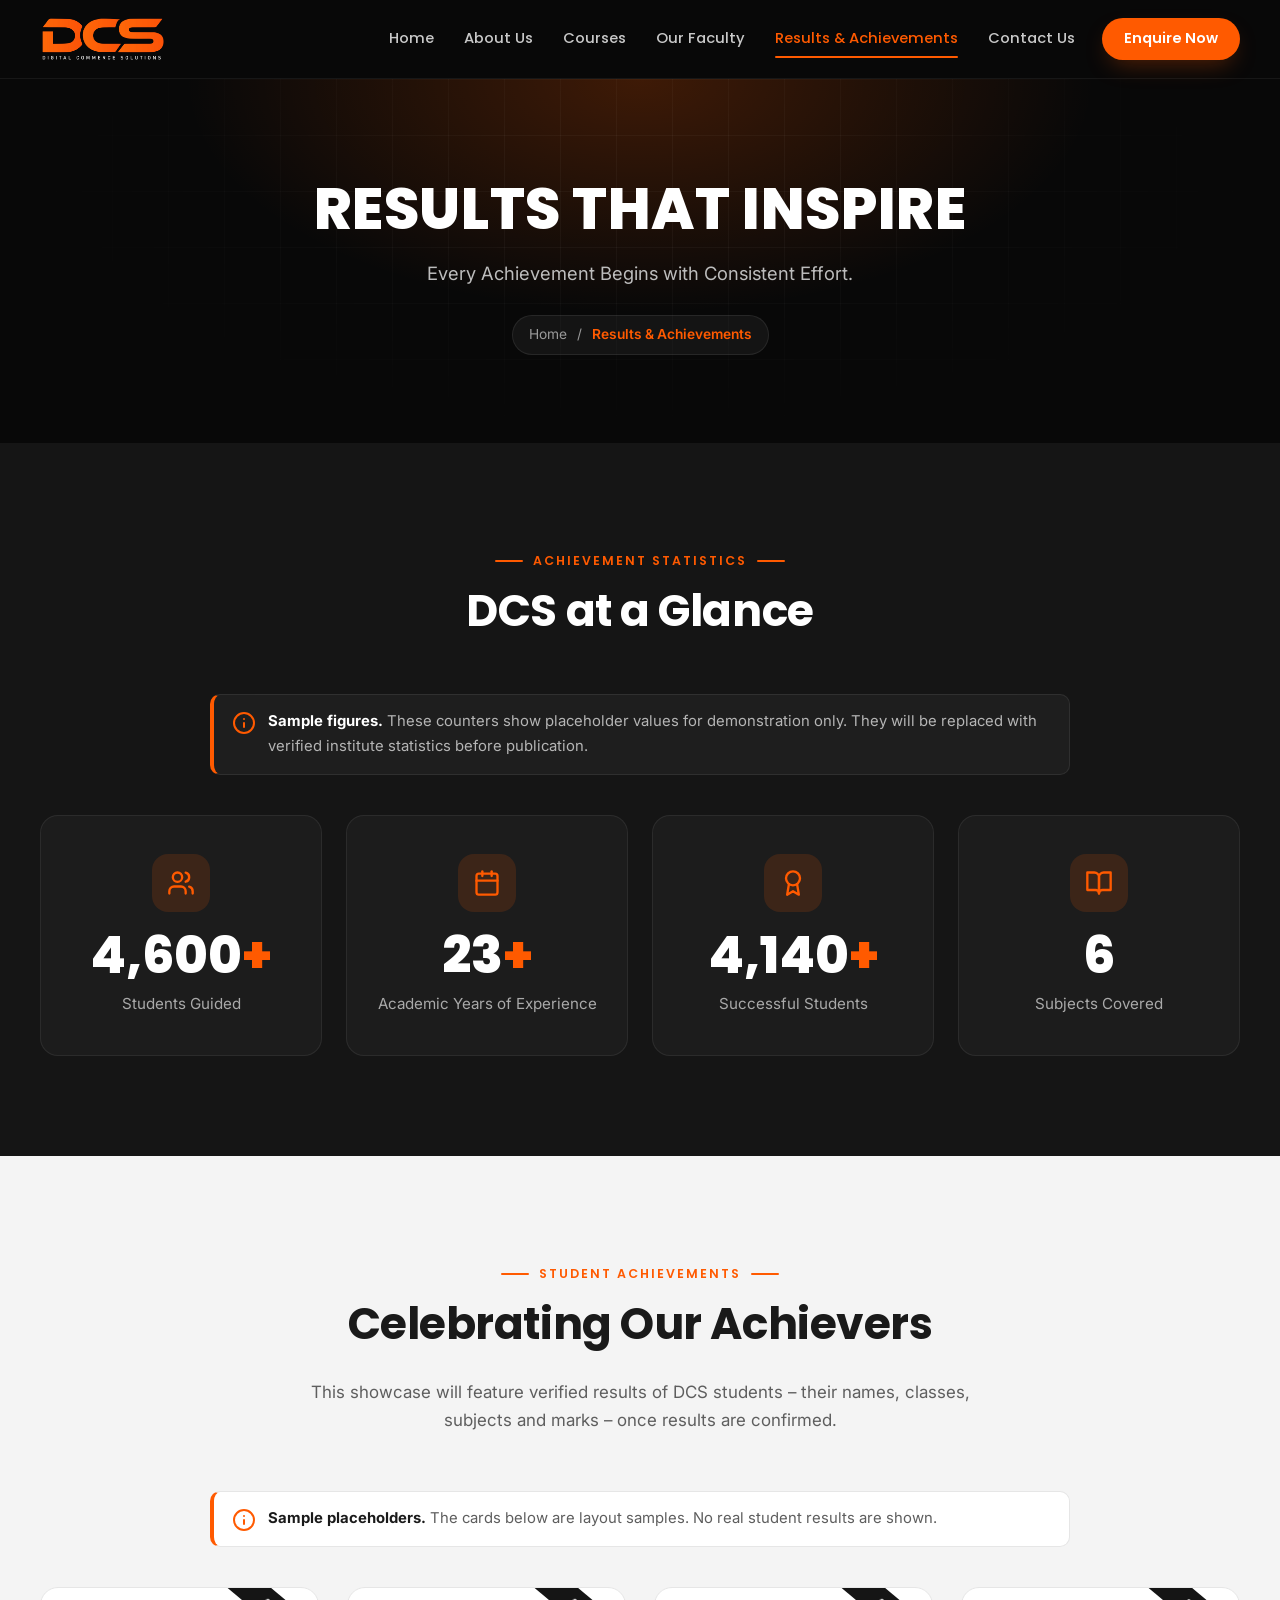
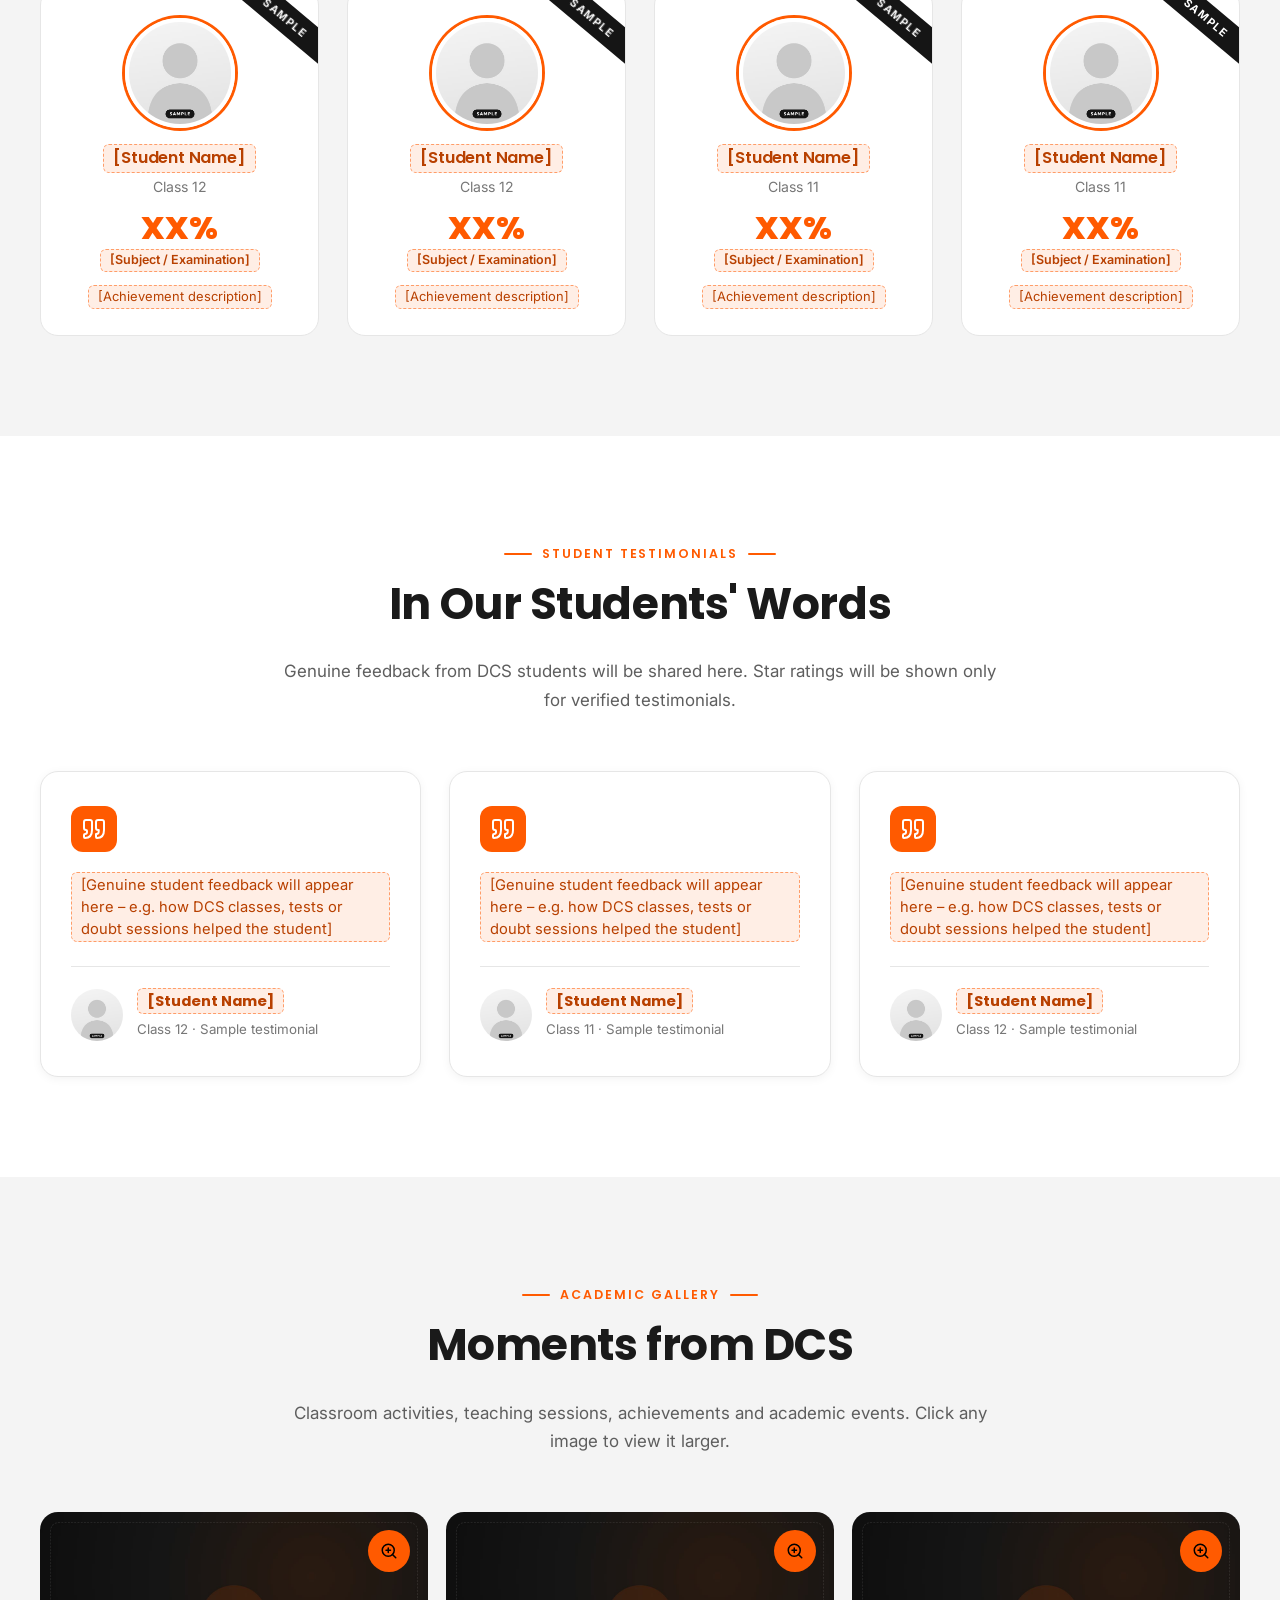
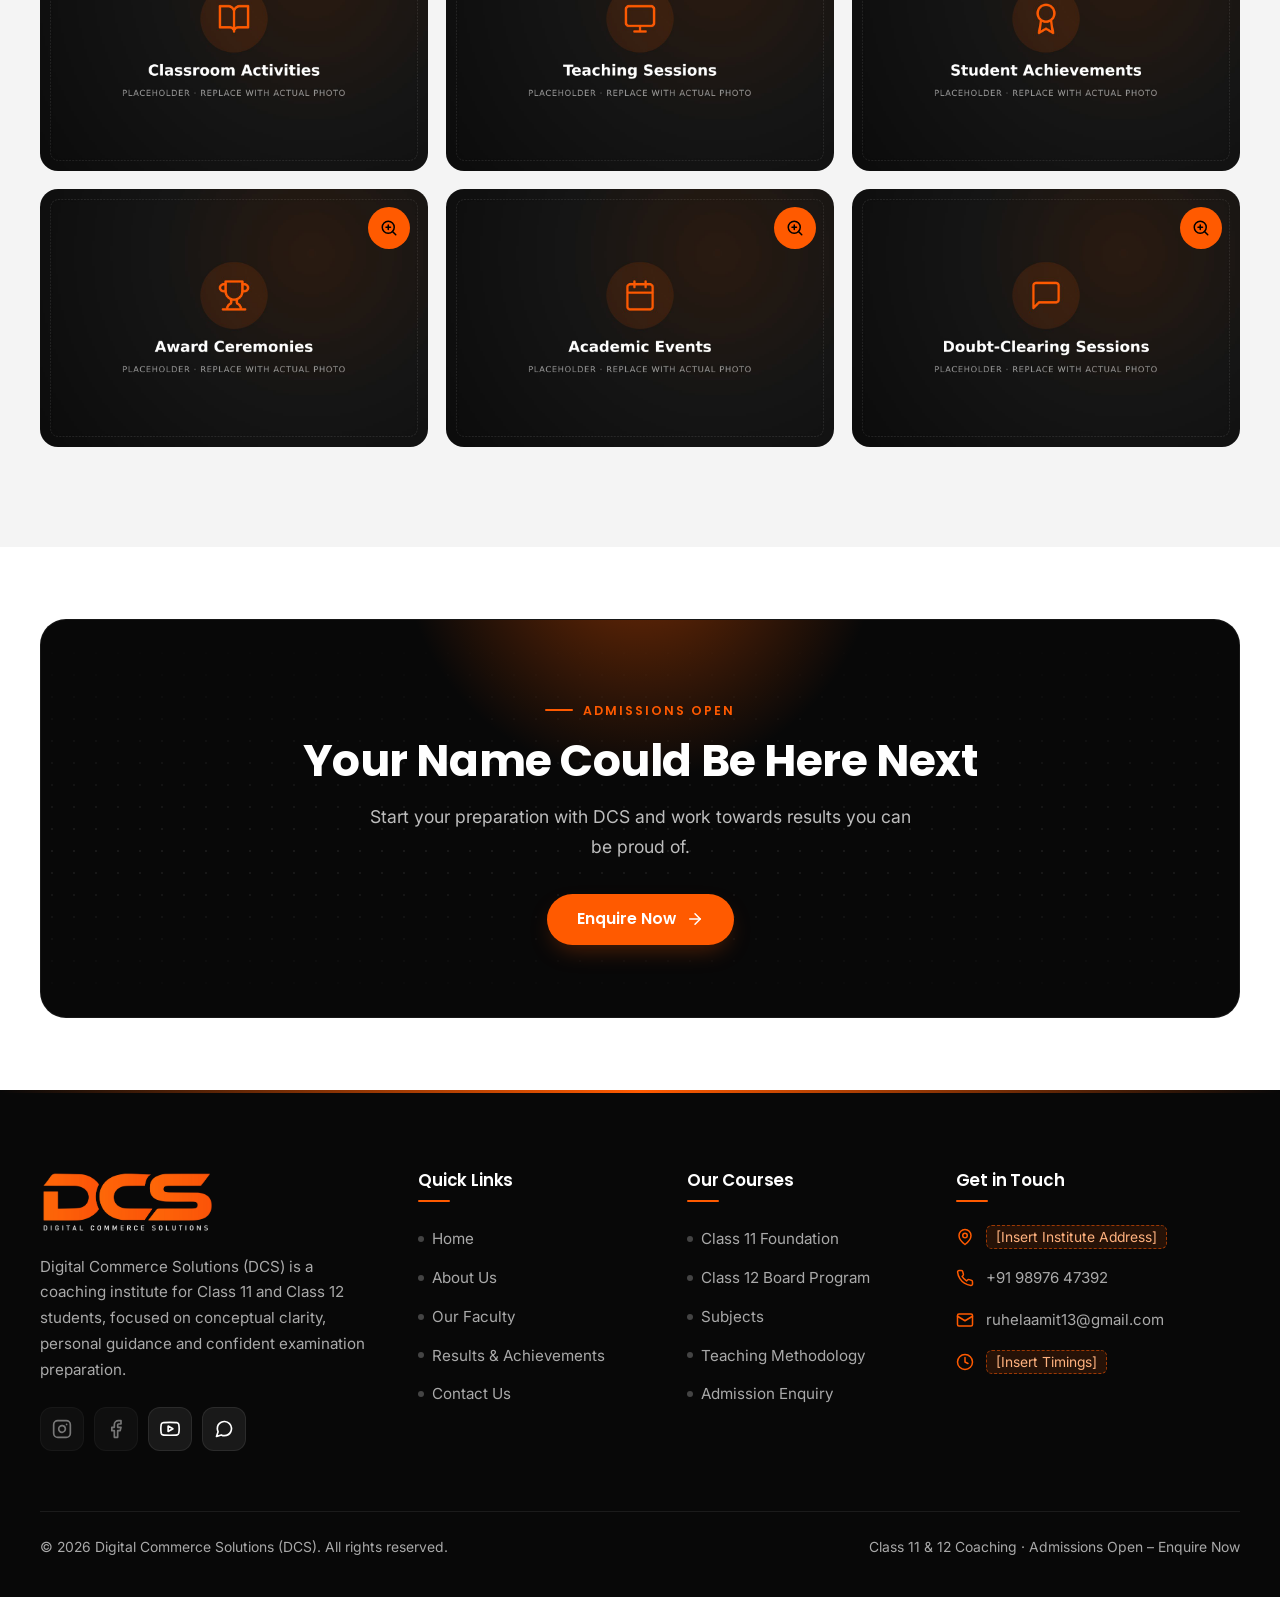
==== commit e0e918cd: "numbers change" ====
--- a/achievements.html
+++ b/achievements.html
@@ -55,9 +55,9 @@
         <div class="section-head reveal"><span class="eyebrow">Achievement Statistics</span><h2>DCS at a Glance</h2></div>
         <div class="notice reveal"><svg class="icon" viewBox="0 0 24 24" fill="none" stroke="currentColor" stroke-width="2" stroke-linecap="round" stroke-linejoin="round" aria-hidden="true"><circle cx="12" cy="12" r="10"/><line x1="12" y1="16" x2="12" y2="12"/><line x1="12" y1="8" x2="12.01" y2="8"/></svg><span><strong>Sample figures.</strong> These counters show placeholder values for demonstration only. They will be replaced with verified institute statistics before publication.</span></div>
         <div class="stats">
-<div class="stat reveal" data-delay="0"><div class="icon-box"><svg class="icon" viewBox="0 0 24 24" fill="none" stroke="currentColor" stroke-width="2" stroke-linecap="round" stroke-linejoin="round" aria-hidden="true"><path d="M16 21v-2a4 4 0 0 0-4-4H6a4 4 0 0 0-4 4v2"/><circle cx="9" cy="7" r="4"/><path d="M22 21v-2a4 4 0 0 0-3-3.87"/><path d="M16 3.13a4 4 0 0 1 0 7.75"/></svg></div><div class="stat__value" data-counter data-target="500"><span class="num">0</span><span class="suffix">+</span></div><div class="stat__label">Students Guided</div></div>
-<div class="stat reveal" data-delay="1"><div class="icon-box"><svg class="icon" viewBox="0 0 24 24" fill="none" stroke="currentColor" stroke-width="2" stroke-linecap="round" stroke-linejoin="round" aria-hidden="true"><rect x="3" y="4" width="18" height="18" rx="2"/><line x1="16" y1="2" x2="16" y2="6"/><line x1="8" y1="2" x2="8" y2="6"/><line x1="3" y1="10" x2="21" y2="10"/></svg></div><div class="stat__value" data-counter data-target="10"><span class="num">0</span><span class="suffix">+</span></div><div class="stat__label">Academic Years of Experience</div></div>
-<div class="stat reveal" data-delay="2"><div class="icon-box"><svg class="icon" viewBox="0 0 24 24" fill="none" stroke="currentColor" stroke-width="2" stroke-linecap="round" stroke-linejoin="round" aria-hidden="true"><circle cx="12" cy="8" r="6"/><path d="M15.48 12.89 17 22l-5-3-5 3 1.52-9.11"/></svg></div><div class="stat__value" data-counter data-target="450"><span class="num">0</span><span class="suffix">+</span></div><div class="stat__label">Successful Students</div></div>
+<div class="stat reveal" data-delay="0"><div class="icon-box"><svg class="icon" viewBox="0 0 24 24" fill="none" stroke="currentColor" stroke-width="2" stroke-linecap="round" stroke-linejoin="round" aria-hidden="true"><path d="M16 21v-2a4 4 0 0 0-4-4H6a4 4 0 0 0-4 4v2"/><circle cx="9" cy="7" r="4"/><path d="M22 21v-2a4 4 0 0 0-3-3.87"/><path d="M16 3.13a4 4 0 0 1 0 7.75"/></svg></div><div class="stat__value" data-counter data-target="5000"><span class="num">0</span><span class="suffix">+</span></div><div class="stat__label">Students Guided</div></div>
+<div class="stat reveal" data-delay="1"><div class="icon-box"><svg class="icon" viewBox="0 0 24 24" fill="none" stroke="currentColor" stroke-width="2" stroke-linecap="round" stroke-linejoin="round" aria-hidden="true"><rect x="3" y="4" width="18" height="18" rx="2"/><line x1="16" y1="2" x2="16" y2="6"/><line x1="8" y1="2" x2="8" y2="6"/><line x1="3" y1="10" x2="21" y2="10"/></svg></div><div class="stat__value" data-counter data-target="25"><span class="num">0</span><span class="suffix">+</span></div><div class="stat__label">Academic Years of Experience</div></div>
+<div class="stat reveal" data-delay="2"><div class="icon-box"><svg class="icon" viewBox="0 0 24 24" fill="none" stroke="currentColor" stroke-width="2" stroke-linecap="round" stroke-linejoin="round" aria-hidden="true"><circle cx="12" cy="8" r="6"/><path d="M15.48 12.89 17 22l-5-3-5 3 1.52-9.11"/></svg></div><div class="stat__value" data-counter data-target="4500"><span class="num">0</span><span class="suffix">+</span></div><div class="stat__label">Successful Students</div></div>
 <div class="stat reveal" data-delay="3"><div class="icon-box"><svg class="icon" viewBox="0 0 24 24" fill="none" stroke="currentColor" stroke-width="2" stroke-linecap="round" stroke-linejoin="round" aria-hidden="true"><path d="M2 3h6a4 4 0 0 1 4 4v14a3 3 0 0 0-3-3H2z"/><path d="M22 3h-6a4 4 0 0 0-4 4v14a3 3 0 0 1 3-3h7z"/></svg></div><div class="stat__value" data-counter data-target="6"><span class="num">0</span><span class="suffix"></span></div><div class="stat__label">Subjects Covered</div></div>
         </div>
       </div>
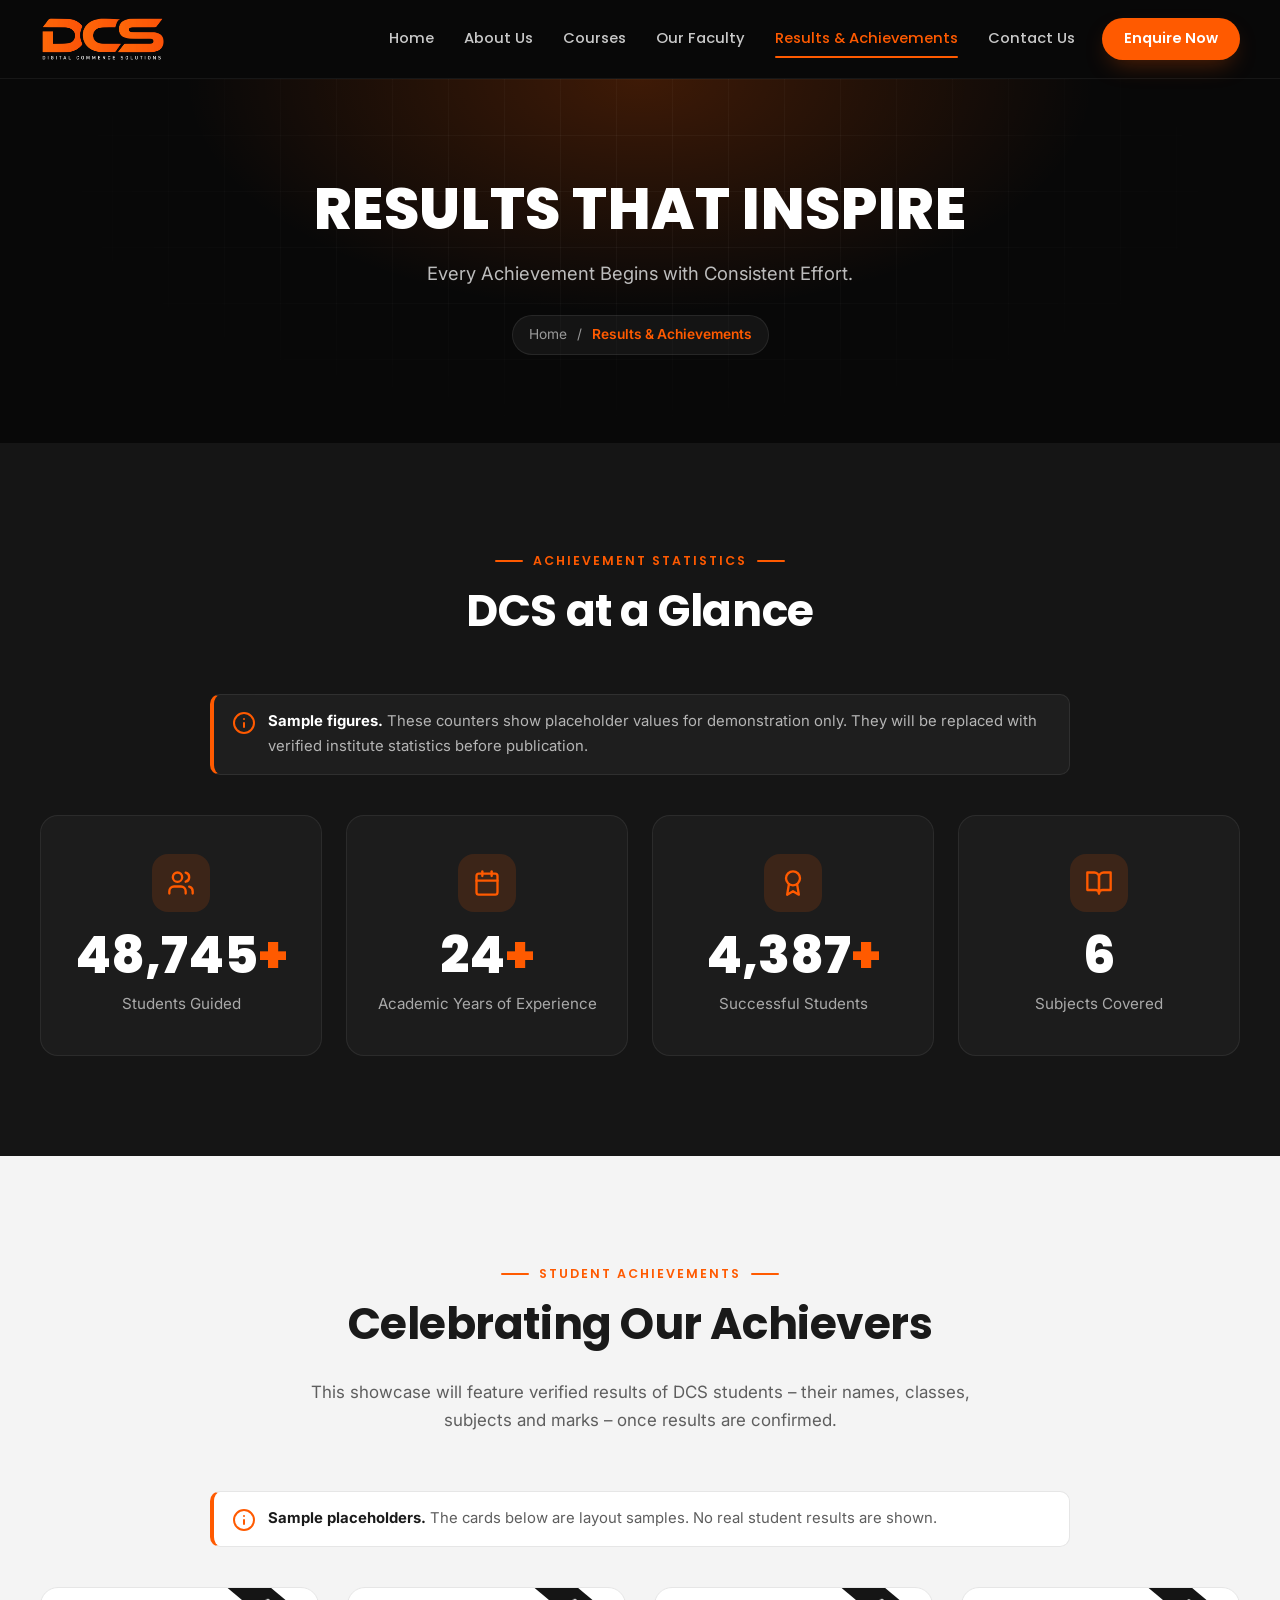
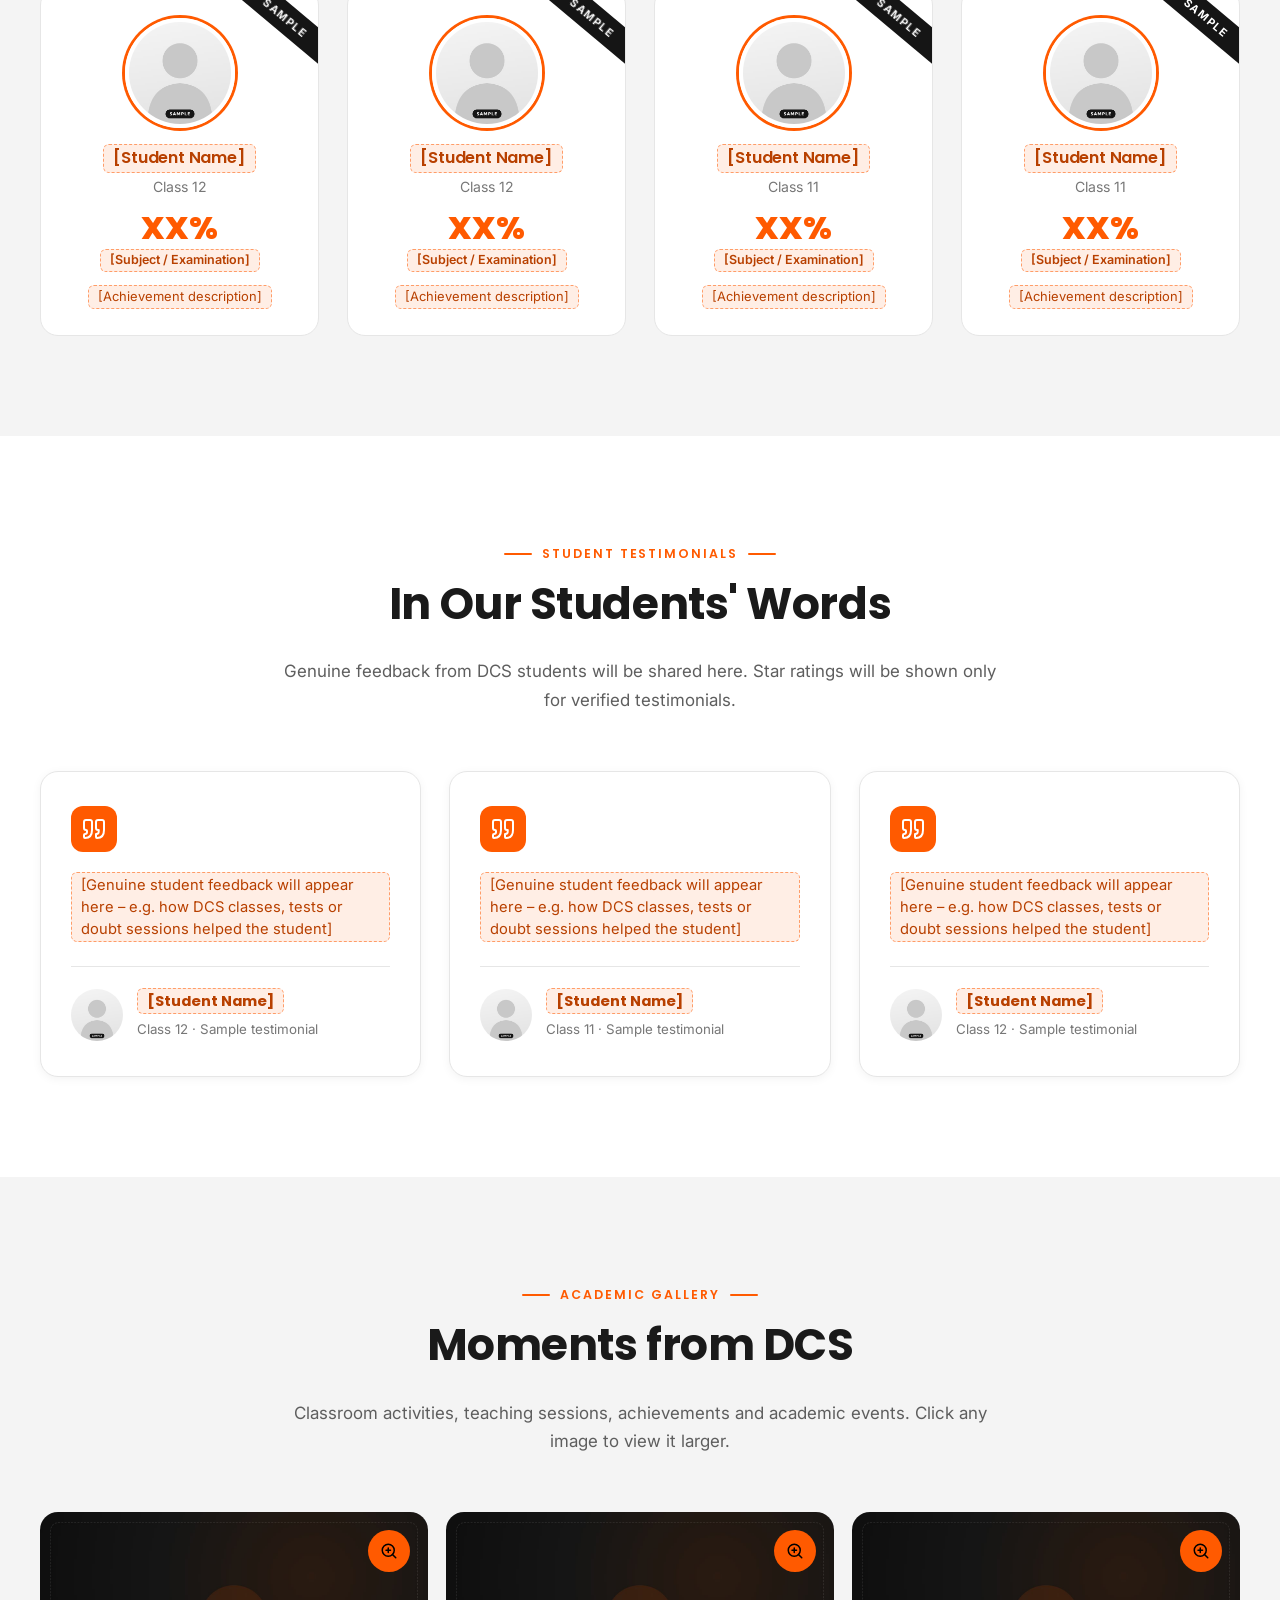
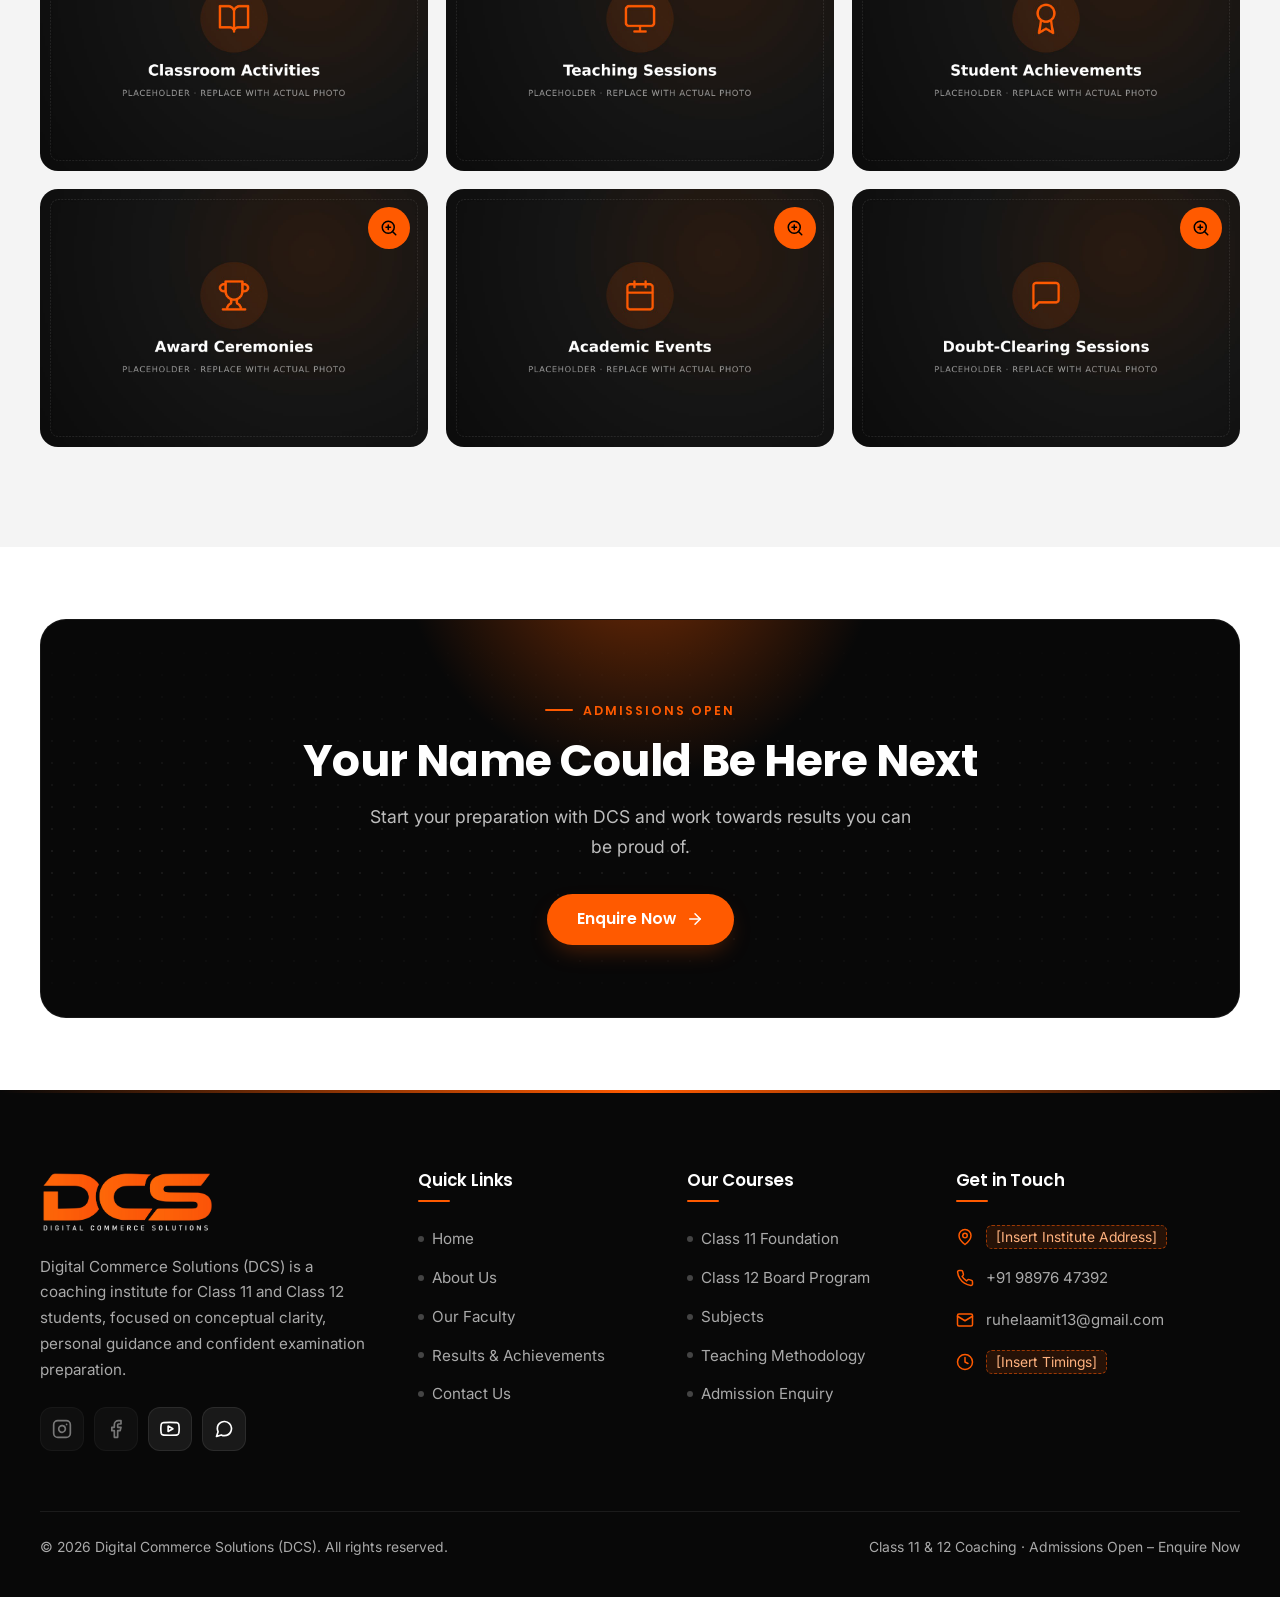
==== commit 0f0f3daa: "student change" ====
--- a/achievements.html
+++ b/achievements.html
@@ -55,7 +55,7 @@
         <div class="section-head reveal"><span class="eyebrow">Achievement Statistics</span><h2>DCS at a Glance</h2></div>
         <div class="notice reveal"><svg class="icon" viewBox="0 0 24 24" fill="none" stroke="currentColor" stroke-width="2" stroke-linecap="round" stroke-linejoin="round" aria-hidden="true"><circle cx="12" cy="12" r="10"/><line x1="12" y1="16" x2="12" y2="12"/><line x1="12" y1="8" x2="12.01" y2="8"/></svg><span><strong>Sample figures.</strong> These counters show placeholder values for demonstration only. They will be replaced with verified institute statistics before publication.</span></div>
         <div class="stats">
-<div class="stat reveal" data-delay="0"><div class="icon-box"><svg class="icon" viewBox="0 0 24 24" fill="none" stroke="currentColor" stroke-width="2" stroke-linecap="round" stroke-linejoin="round" aria-hidden="true"><path d="M16 21v-2a4 4 0 0 0-4-4H6a4 4 0 0 0-4 4v2"/><circle cx="9" cy="7" r="4"/><path d="M22 21v-2a4 4 0 0 0-3-3.87"/><path d="M16 3.13a4 4 0 0 1 0 7.75"/></svg></div><div class="stat__value" data-counter data-target="5000"><span class="num">0</span><span class="suffix">+</span></div><div class="stat__label">Students Guided</div></div>
+<div class="stat reveal" data-delay="0"><div class="icon-box"><svg class="icon" viewBox="0 0 24 24" fill="none" stroke="currentColor" stroke-width="2" stroke-linecap="round" stroke-linejoin="round" aria-hidden="true"><path d="M16 21v-2a4 4 0 0 0-4-4H6a4 4 0 0 0-4 4v2"/><circle cx="9" cy="7" r="4"/><path d="M22 21v-2a4 4 0 0 0-3-3.87"/><path d="M16 3.13a4 4 0 0 1 0 7.75"/></svg></div><div class="stat__value" data-counter data-target="50000"><span class="num">0</span><span class="suffix">+</span></div><div class="stat__label">Students Guided</div></div>
 <div class="stat reveal" data-delay="1"><div class="icon-box"><svg class="icon" viewBox="0 0 24 24" fill="none" stroke="currentColor" stroke-width="2" stroke-linecap="round" stroke-linejoin="round" aria-hidden="true"><rect x="3" y="4" width="18" height="18" rx="2"/><line x1="16" y1="2" x2="16" y2="6"/><line x1="8" y1="2" x2="8" y2="6"/><line x1="3" y1="10" x2="21" y2="10"/></svg></div><div class="stat__value" data-counter data-target="25"><span class="num">0</span><span class="suffix">+</span></div><div class="stat__label">Academic Years of Experience</div></div>
 <div class="stat reveal" data-delay="2"><div class="icon-box"><svg class="icon" viewBox="0 0 24 24" fill="none" stroke="currentColor" stroke-width="2" stroke-linecap="round" stroke-linejoin="round" aria-hidden="true"><circle cx="12" cy="8" r="6"/><path d="M15.48 12.89 17 22l-5-3-5 3 1.52-9.11"/></svg></div><div class="stat__value" data-counter data-target="4500"><span class="num">0</span><span class="suffix">+</span></div><div class="stat__label">Successful Students</div></div>
 <div class="stat reveal" data-delay="3"><div class="icon-box"><svg class="icon" viewBox="0 0 24 24" fill="none" stroke="currentColor" stroke-width="2" stroke-linecap="round" stroke-linejoin="round" aria-hidden="true"><path d="M2 3h6a4 4 0 0 1 4 4v14a3 3 0 0 0-3-3H2z"/><path d="M22 3h-6a4 4 0 0 0-4 4v14a3 3 0 0 1 3-3h7z"/></svg></div><div class="stat__value" data-counter data-target="6"><span class="num">0</span><span class="suffix"></span></div><div class="stat__label">Subjects Covered</div></div>
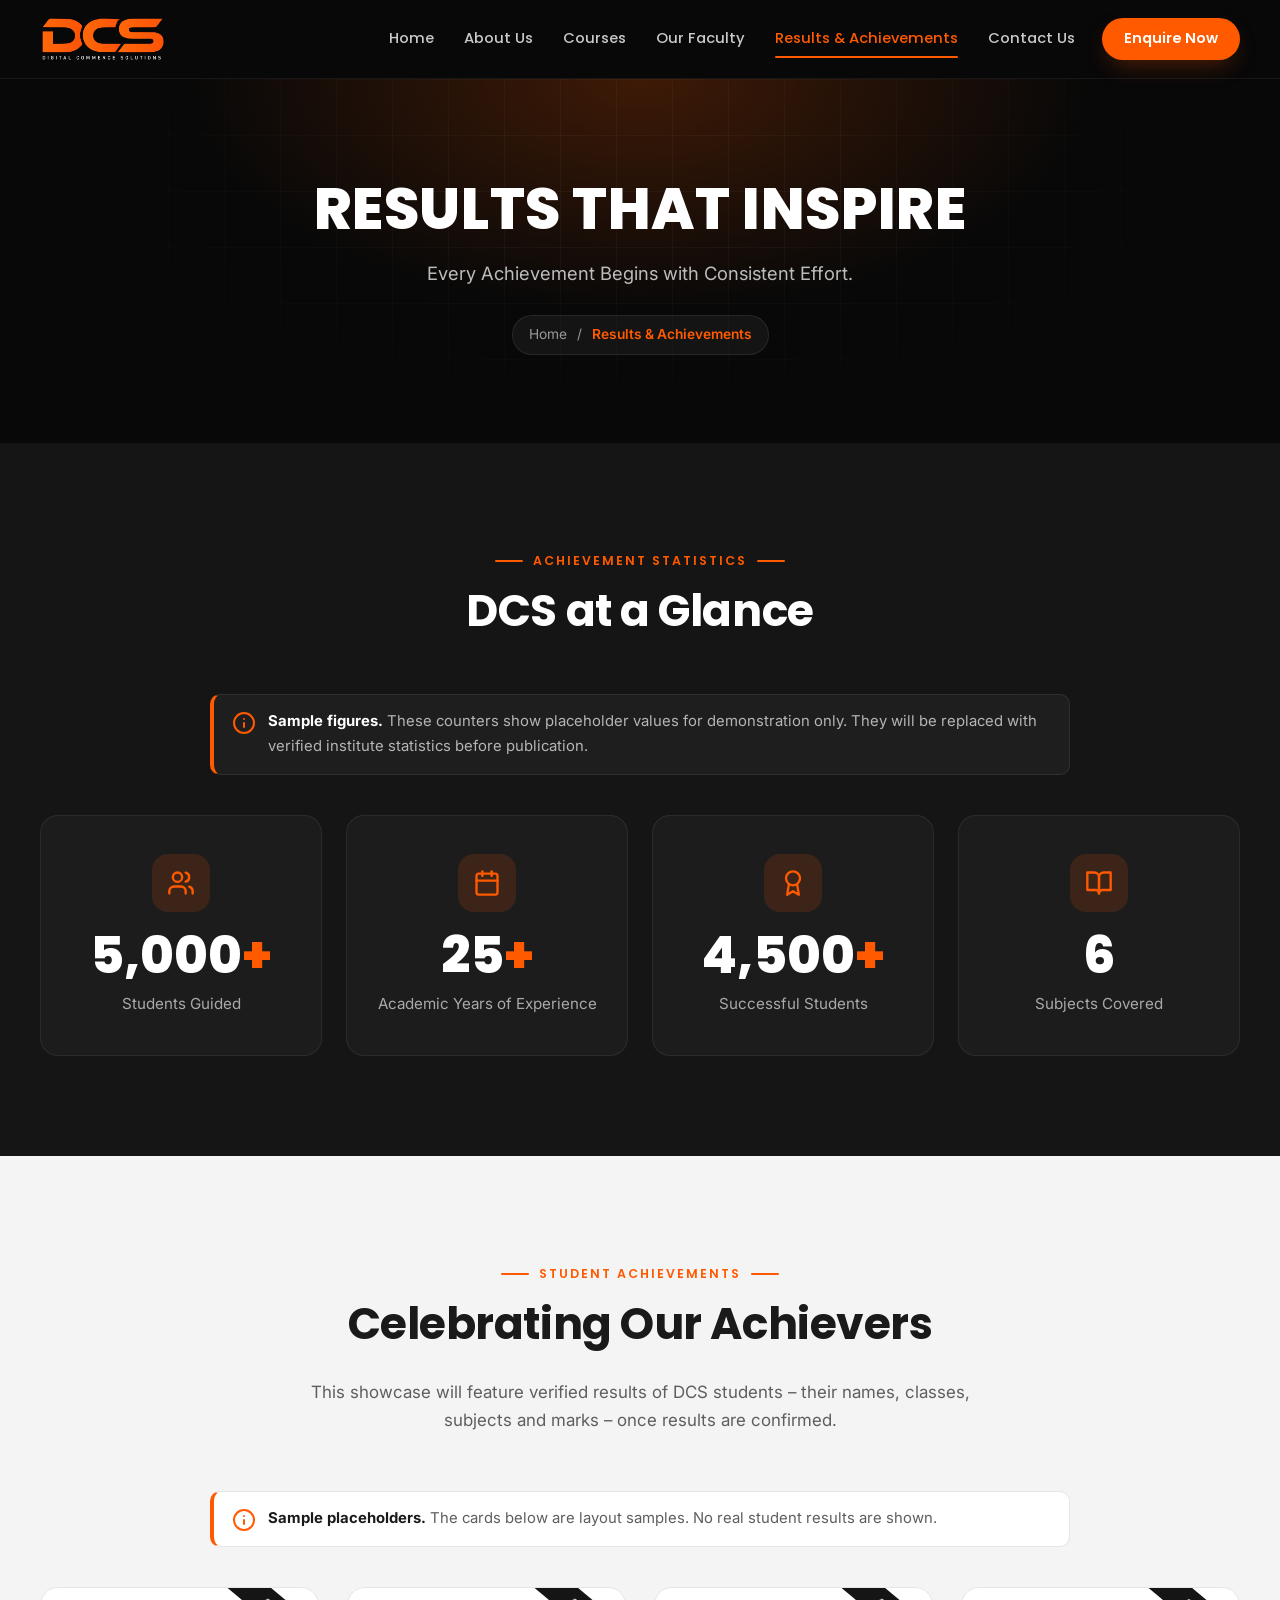
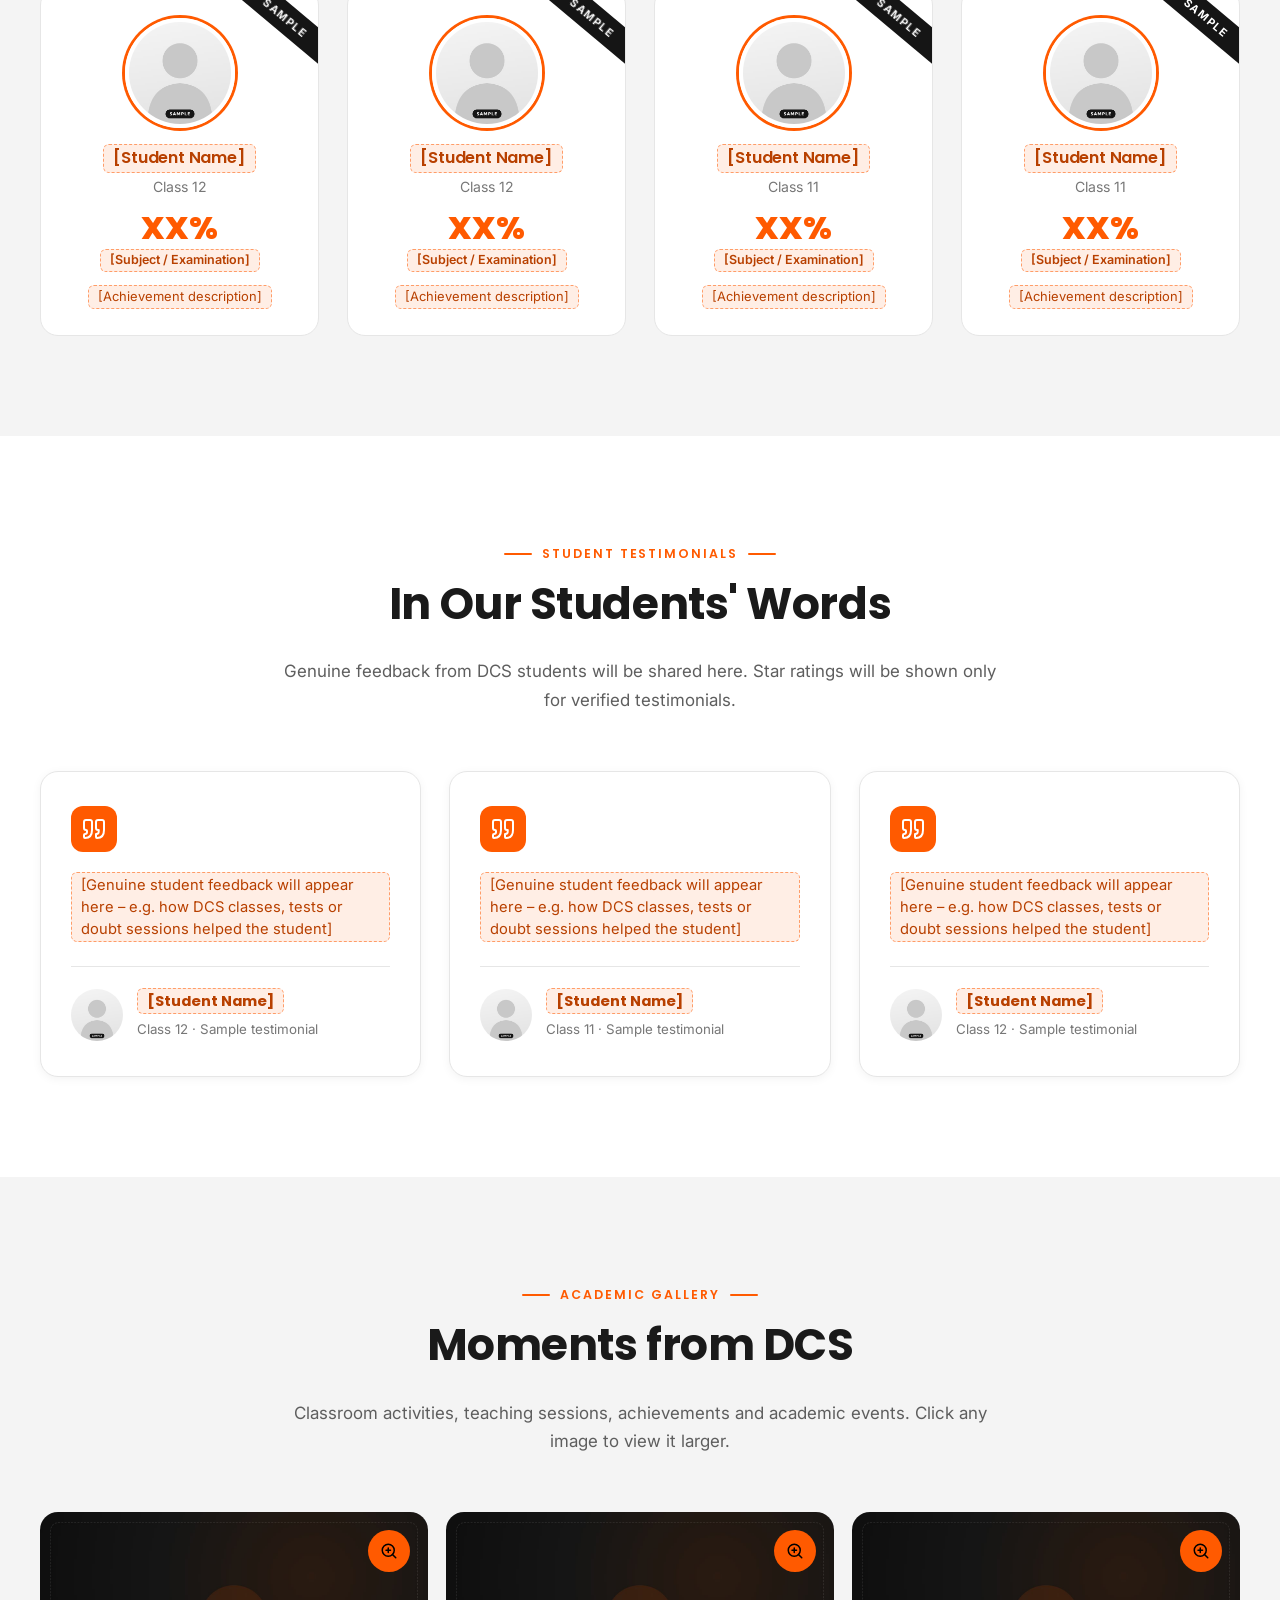
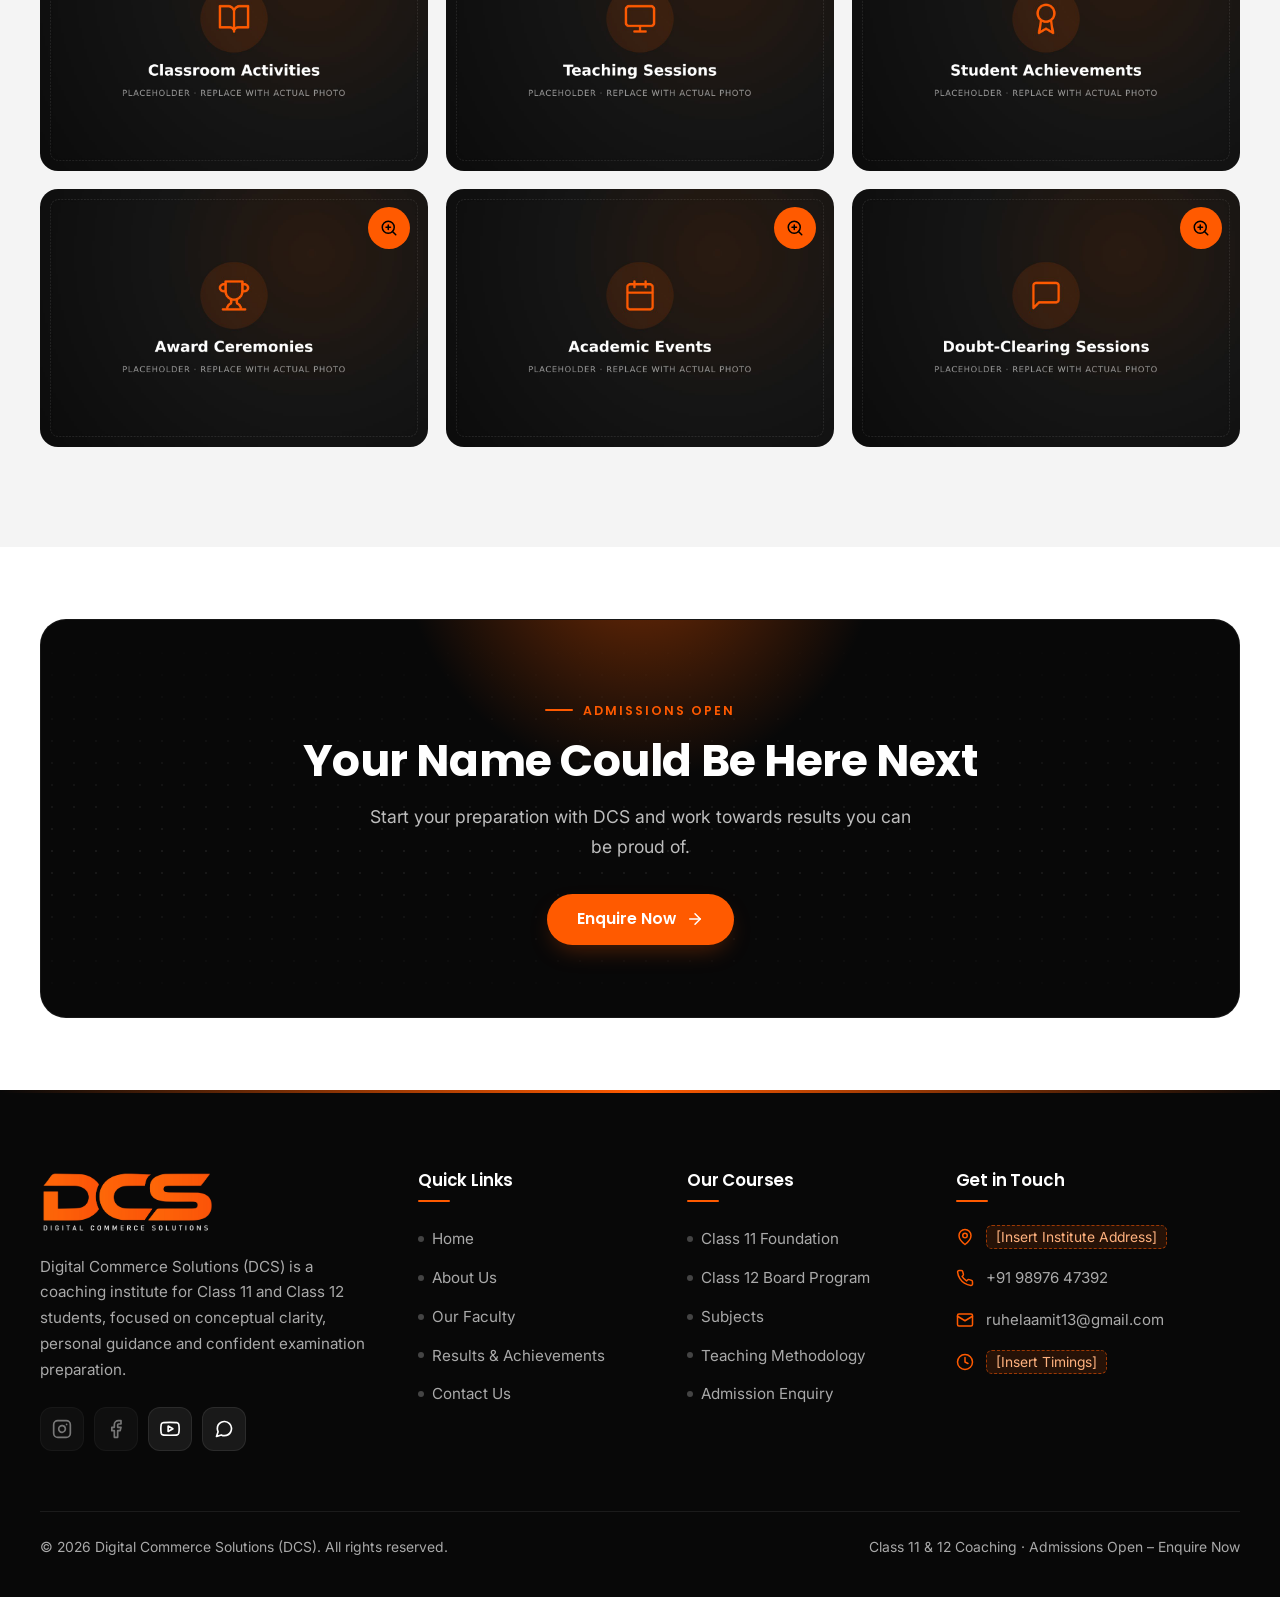
==== commit 53d5d8b8: "student" ====
--- a/achievements.html
+++ b/achievements.html
@@ -55,7 +55,7 @@
         <div class="section-head reveal"><span class="eyebrow">Achievement Statistics</span><h2>DCS at a Glance</h2></div>
         <div class="notice reveal"><svg class="icon" viewBox="0 0 24 24" fill="none" stroke="currentColor" stroke-width="2" stroke-linecap="round" stroke-linejoin="round" aria-hidden="true"><circle cx="12" cy="12" r="10"/><line x1="12" y1="16" x2="12" y2="12"/><line x1="12" y1="8" x2="12.01" y2="8"/></svg><span><strong>Sample figures.</strong> These counters show placeholder values for demonstration only. They will be replaced with verified institute statistics before publication.</span></div>
         <div class="stats">
-<div class="stat reveal" data-delay="0"><div class="icon-box"><svg class="icon" viewBox="0 0 24 24" fill="none" stroke="currentColor" stroke-width="2" stroke-linecap="round" stroke-linejoin="round" aria-hidden="true"><path d="M16 21v-2a4 4 0 0 0-4-4H6a4 4 0 0 0-4 4v2"/><circle cx="9" cy="7" r="4"/><path d="M22 21v-2a4 4 0 0 0-3-3.87"/><path d="M16 3.13a4 4 0 0 1 0 7.75"/></svg></div><div class="stat__value" data-counter data-target="50000"><span class="num">0</span><span class="suffix">+</span></div><div class="stat__label">Students Guided</div></div>
+<div class="stat reveal" data-delay="0"><div class="icon-box"><svg class="icon" viewBox="0 0 24 24" fill="none" stroke="currentColor" stroke-width="2" stroke-linecap="round" stroke-linejoin="round" aria-hidden="true"><path d="M16 21v-2a4 4 0 0 0-4-4H6a4 4 0 0 0-4 4v2"/><circle cx="9" cy="7" r="4"/><path d="M22 21v-2a4 4 0 0 0-3-3.87"/><path d="M16 3.13a4 4 0 0 1 0 7.75"/></svg></div><div class="stat__value" data-counter data-target="5000"><span class="num">0</span><span class="suffix">+</span></div><div class="stat__label">Students Guided</div></div>
 <div class="stat reveal" data-delay="1"><div class="icon-box"><svg class="icon" viewBox="0 0 24 24" fill="none" stroke="currentColor" stroke-width="2" stroke-linecap="round" stroke-linejoin="round" aria-hidden="true"><rect x="3" y="4" width="18" height="18" rx="2"/><line x1="16" y1="2" x2="16" y2="6"/><line x1="8" y1="2" x2="8" y2="6"/><line x1="3" y1="10" x2="21" y2="10"/></svg></div><div class="stat__value" data-counter data-target="25"><span class="num">0</span><span class="suffix">+</span></div><div class="stat__label">Academic Years of Experience</div></div>
 <div class="stat reveal" data-delay="2"><div class="icon-box"><svg class="icon" viewBox="0 0 24 24" fill="none" stroke="currentColor" stroke-width="2" stroke-linecap="round" stroke-linejoin="round" aria-hidden="true"><circle cx="12" cy="8" r="6"/><path d="M15.48 12.89 17 22l-5-3-5 3 1.52-9.11"/></svg></div><div class="stat__value" data-counter data-target="4500"><span class="num">0</span><span class="suffix">+</span></div><div class="stat__label">Successful Students</div></div>
 <div class="stat reveal" data-delay="3"><div class="icon-box"><svg class="icon" viewBox="0 0 24 24" fill="none" stroke="currentColor" stroke-width="2" stroke-linecap="round" stroke-linejoin="round" aria-hidden="true"><path d="M2 3h6a4 4 0 0 1 4 4v14a3 3 0 0 0-3-3H2z"/><path d="M22 3h-6a4 4 0 0 0-4 4v14a3 3 0 0 1 3-3h7z"/></svg></div><div class="stat__value" data-counter data-target="6"><span class="num">0</span><span class="suffix"></span></div><div class="stat__label">Subjects Covered</div></div>
